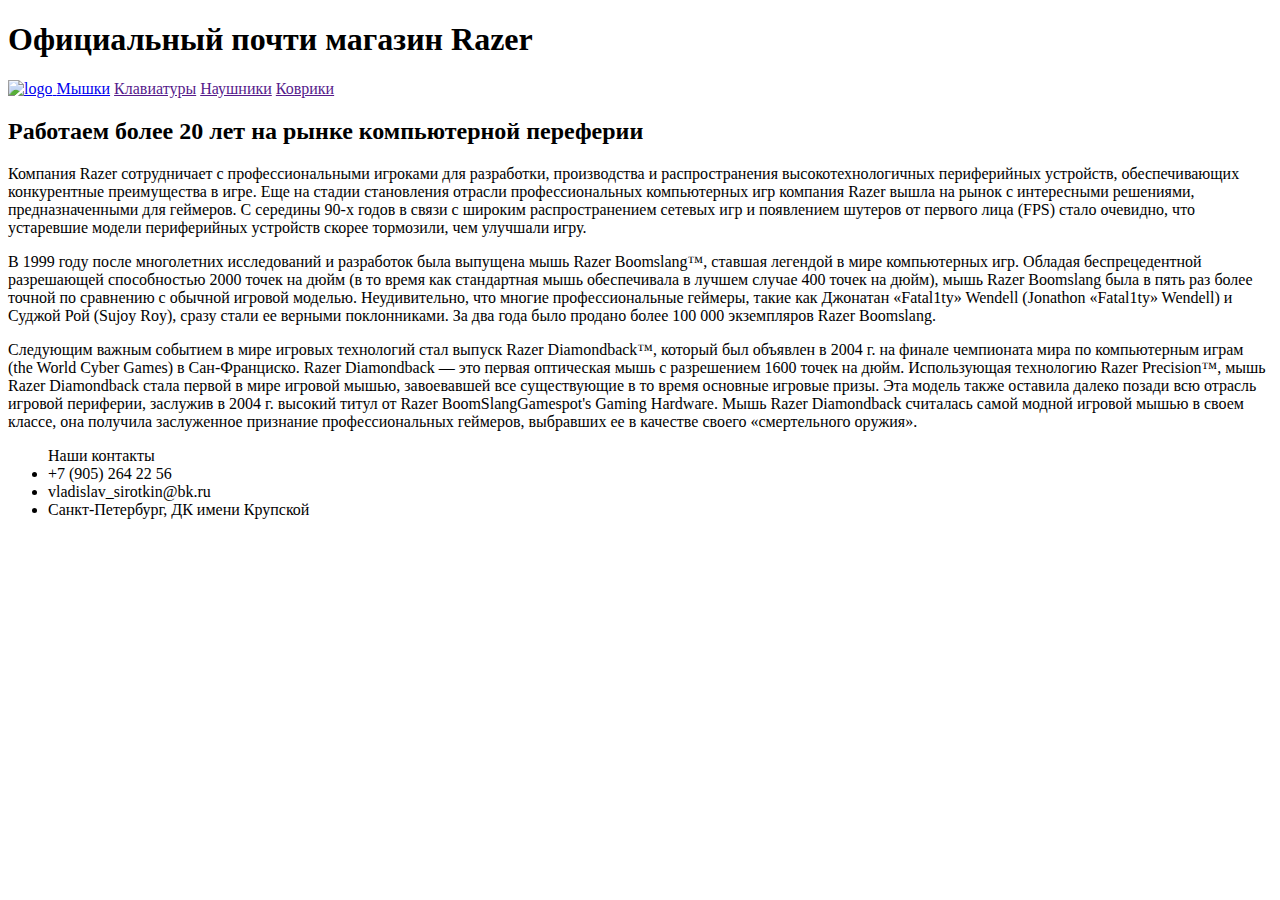
==== index.html @ a5f4bd2a "Add files via upload" ====
<!DOCTYPE html>
<html lang="en">
<head>
    <meta charset="UTF-8">
    <meta http-equiv="X-UA-Compatible" content="IE=edge">
    <meta name="viewport" content="width=device-width, initial-scale=1.0">
    <title>Document</title>
    <link rel="stylesheet" href="style.css">
    <link rel="preconnect" href="https://fonts.googleapis.com">
    <link rel="preconnect" href="https://fonts.gstatic.com" crossorigin>
    <link href="https://fonts.googleapis.com/css2?family=Play&display=swap" rel="stylesheet">
</head>
<body>
   
    <nav class="mainnav">
        <h1>Официальный почти магазин Razer</h1>
        <a class="mainlogo" href="index.html">
            <img src="./images/logo.png" alt="logo">
        </a>
        <a class="navmouse" href="./Mouse.html">Мышки</a> 
        
        <a class="navkeyboard" href="">Клавиатуры</a> 

        <a class="navheadphone" href="">Наушники</a> 

        <a class="navmousepad" href="">Коврики</a> 
    </nav>
    
    <div class="mainpage">
        
    </div>  

    <div class="maininfo">
        <h2>Работаем более 20 лет на рынке компьютерной переферии</h2>
        <p>Компания Razer сотрудничает с профессиональными игроками для разработки, производства и распространения высокотехнологичных периферийных устройств, обеспечивающих конкурентные преимущества в игре. Еще на стадии становления отрасли профессиональных компьютерных игр компания Razer вышла на рынок с интересными решениями, предназначенными для геймеров. С середины 90-х годов в связи с широким распространением сетевых игр и появлением шутеров от первого лица (FPS) стало очевидно, что устаревшие модели периферийных устройств скорее тормозили, чем улучшали игру. </p>

        <p> В 1999 году после многолетних исследований и разработок была выпущена мышь Razer Boomslang™, ставшая легендой в мире компьютерных игр. Обладая беспрецедентной разрешающей способностью 2000 точек на дюйм (в то время как стандартная мышь обеспечивала в лучшем случае 400 точек на дюйм), мышь Razer Boomslang была в пять раз более точной по сравнению с обычной игровой моделью. Неудивительно, что многие профессиональные геймеры, такие как Джонатан «Fatal1ty» Wendell (Jonathon «Fatal1ty» Wendell) и Суджой Рой (Sujoy Roy), сразу стали ее верными поклонниками. За два года было продано более 100 000 экземпляров Razer Boomslang.</p>

        <p>Следующим важным событием в мире игровых технологий стал выпуск Razer Diamondback™, который был объявлен в 2004 г. на финале чемпионата мира по компьютерным играм (the World Cyber Games) в Сан-Франциско. Razer Diamondback — это первая оптическая мышь с разрешением 1600 точек на дюйм. Использующая технологию Razer Precision™, мышь Razer Diamondback стала первой в мире игровой мышью, завоевавшей все существующие в то время основные игровые призы. Эта модель также оставила далеко позади всю отрасль игровой периферии, заслужив в 2004 г. высокий титул от Razer BoomSlangGamespot's Gaming Hardware. Мышь Razer Diamondback считалась самой модной игровой мышью в своем классе, она получила заслуженное признание профессиональных геймеров, выбравших ее в качестве своего «смертельного оружия».</p>
    </div>


    <footer>
        <ul>
            <header>Наши контакты</header>
            <li>+7 (905) 264 22 56</li>
            <li>vladislav_sirotkin@bk.ru</li>
            <li>Санкт-Петербург, ДК имени Крупской</li>
        </ul>
    </footer>
</body>
</html>
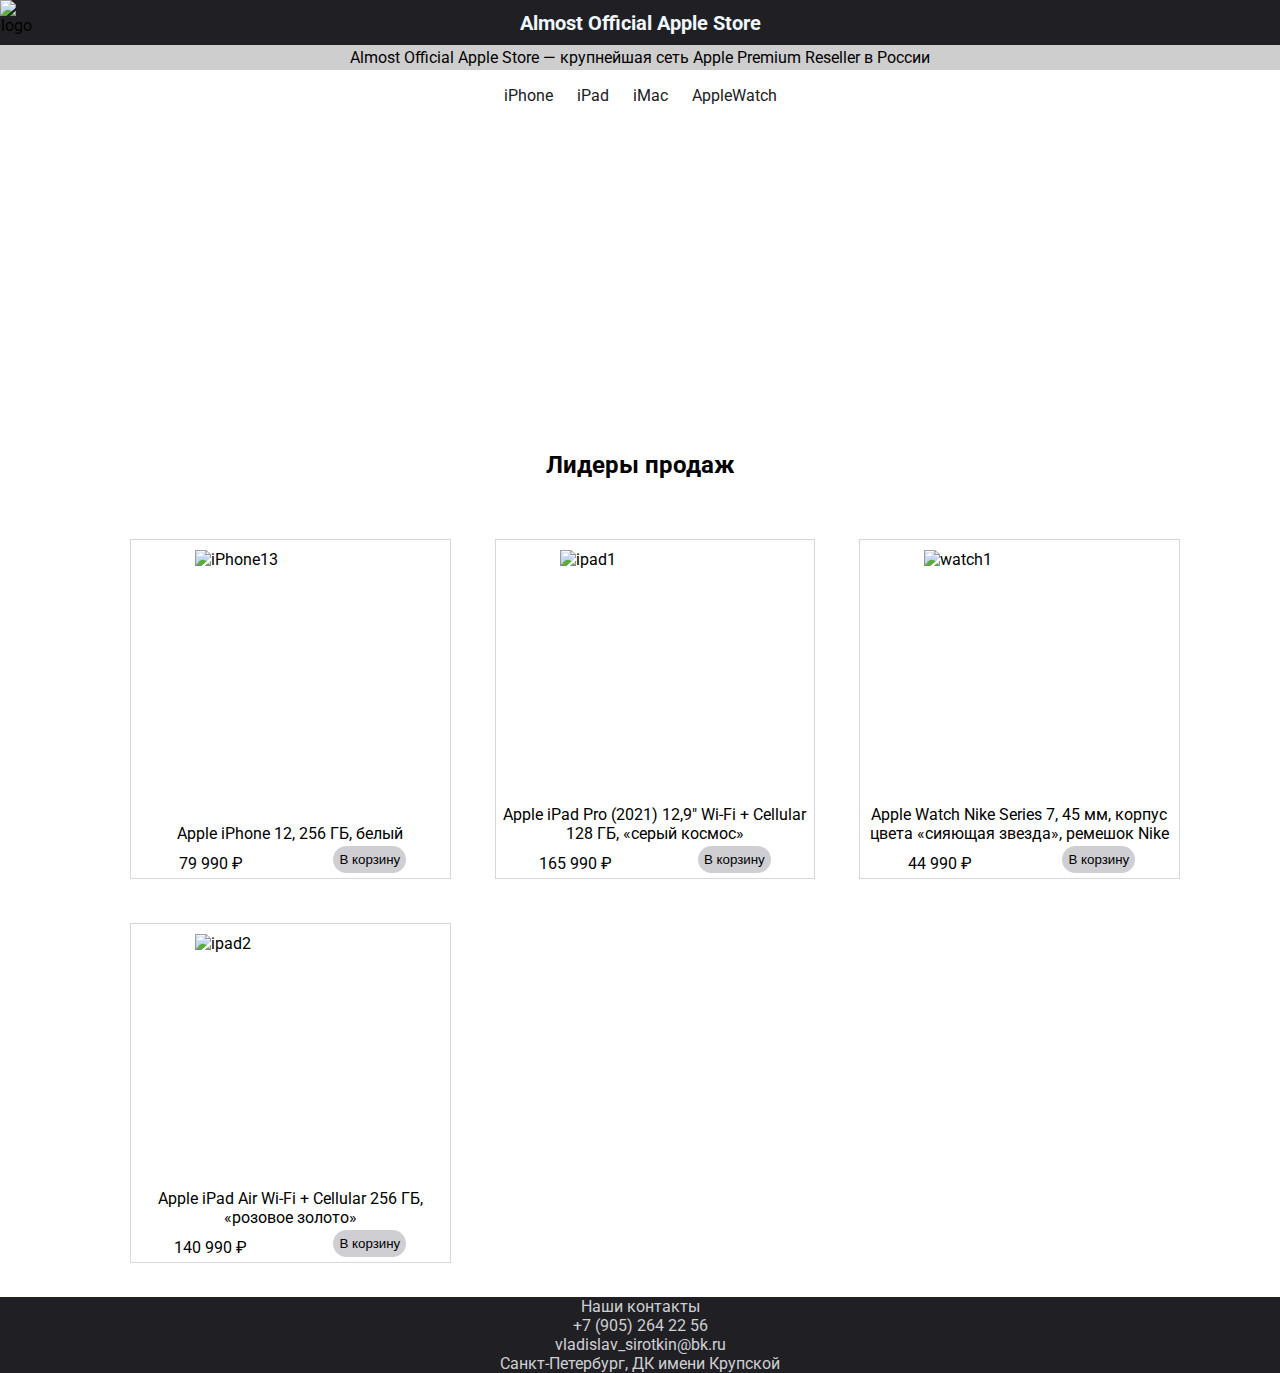
==== commit 2af777af: "Add files via upload" ====
--- a/index.html
+++ b/index.html
@@ -4,49 +4,119 @@
     <meta charset="UTF-8">
     <meta http-equiv="X-UA-Compatible" content="IE=edge">
     <meta name="viewport" content="width=device-width, initial-scale=1.0">
-    <title>Document</title>
+    <title>Test Apple Store</title>
     <link rel="stylesheet" href="style.css">
+    <link rel="icon" href="./images/logo.ico">
     <link rel="preconnect" href="https://fonts.googleapis.com">
     <link rel="preconnect" href="https://fonts.gstatic.com" crossorigin>
-    <link href="https://fonts.googleapis.com/css2?family=Play&display=swap" rel="stylesheet">
+    <link href="https://fonts.googleapis.com/css2?family=Roboto&display=swap" rel="stylesheet">
 </head>
 <body>
-   
-    <nav class="mainnav">
-        <h1>Официальный почти магазин Razer</h1>
-        <a class="mainlogo" href="index.html">
-            <img src="./images/logo.png" alt="logo">
-        </a>
-        <a class="navmouse" href="./Mouse.html">Мышки</a> 
-        
-        <a class="navkeyboard" href="">Клавиатуры</a> 
+        <header>
+            <div class="storename">
+                <img src="http://abali.ru/wp-content/uploads/2012/09/logo_apple.png" alt="logo">
+                <h1><a href="./index.html">Almost Official Apple Store</a></h1>
+            </div>  
+            <p>
+                Almost Official Apple Store — крупнейшая сеть Apple Premium Reseller в России
+            </p>
+        </header>
 
-        <a class="navheadphone" href="">Наушники</a> 
+            <nav>
+                <ul>
+                    <li>
+                        <a href="">iPhone</a> 
+                    </li>
+                    <li>
+                        <a href="">iPad</a> 
+                    </li>
+                    <li>
+                        <a href="">iMac</a> 
+                    </li>
+                    <li>
+                        <a href="">AppleWatch</a> 
+                    </li>
+                </ul>
+            </nav>
 
-        <a class="navmousepad" href="">Коврики</a> 
-    </nav>
-    
-    <div class="mainpage">
-        
-    </div>  
+            <main>
+                
+                <div class="mainpage"></div>
 
-    <div class="maininfo">
-        <h2>Работаем более 20 лет на рынке компьютерной переферии</h2>
-        <p>Компания Razer сотрудничает с профессиональными игроками для разработки, производства и распространения высокотехнологичных периферийных устройств, обеспечивающих конкурентные преимущества в игре. Еще на стадии становления отрасли профессиональных компьютерных игр компания Razer вышла на рынок с интересными решениями, предназначенными для геймеров. С середины 90-х годов в связи с широким распространением сетевых игр и появлением шутеров от первого лица (FPS) стало очевидно, что устаревшие модели периферийных устройств скорее тормозили, чем улучшали игру. </p>
+                <div class="mainbestsellers">
+                    <h2>Лидеры продаж</h2>
 
-        <p> В 1999 году после многолетних исследований и разработок была выпущена мышь Razer Boomslang™, ставшая легендой в мире компьютерных игр. Обладая беспрецедентной разрешающей способностью 2000 точек на дюйм (в то время как стандартная мышь обеспечивала в лучшем случае 400 точек на дюйм), мышь Razer Boomslang была в пять раз более точной по сравнению с обычной игровой моделью. Неудивительно, что многие профессиональные геймеры, такие как Джонатан «Fatal1ty» Wendell (Jonathon «Fatal1ty» Wendell) и Суджой Рой (Sujoy Roy), сразу стали ее верными поклонниками. За два года было продано более 100 000 экземпляров Razer Boomslang.</p>
-
-        <p>Следующим важным событием в мире игровых технологий стал выпуск Razer Diamondback™, который был объявлен в 2004 г. на финале чемпионата мира по компьютерным играм (the World Cyber Games) в Сан-Франциско. Razer Diamondback — это первая оптическая мышь с разрешением 1600 точек на дюйм. Использующая технологию Razer Precision™, мышь Razer Diamondback стала первой в мире игровой мышью, завоевавшей все существующие в то время основные игровые призы. Эта модель также оставила далеко позади всю отрасль игровой периферии, заслужив в 2004 г. высокий титул от Razer BoomSlangGamespot's Gaming Hardware. Мышь Razer Diamondback считалась самой модной игровой мышью в своем классе, она получила заслуженное признание профессиональных геймеров, выбравших ее в качестве своего «смертельного оружия».</p>
-    </div>
+                    <div class="sku">
+                    <div class="skuimg">
+                        <img  src="./images/iphone1.webp" alt="iPhone13">
+                    </div>
+                    <div class="skuname">Apple iPhone 12, 256 ГБ, белый</div>
+                    <div class="skuprice">79 990 ₽</div>
+                    <div class="buy">
+                        <form action="mailto:vladislav_sirotkin@bk.ru"></form>
+                        <input class="buybutton" type="submit" value="В корзину">
+                    </div>
+                    </div>
 
 
-    <footer>
-        <ul>
-            <header>Наши контакты</header>
-            <li>+7 (905) 264 22 56</li>
-            <li>vladislav_sirotkin@bk.ru</li>
-            <li>Санкт-Петербург, ДК имени Крупской</li>
-        </ul>
-    </footer>
+                    <div class="sku">
+                    <div class="skuimg">
+                        <img  src="./images/ipad1.webp" alt="ipad1">
+                    </div>
+                    <div class="skuname">Apple iPad Pro (2021) 12,9" Wi-Fi + Cellular 128 ГБ, «серый космос»</div>
+                    <div class="skuprice">165 990 ₽</div>
+                    <div class="buy">
+                        <form action="mailto:vladislav_sirotkin@bk.ru"></form>
+                        <input class="buybutton" type="submit" value="В корзину">
+                    </div>
+                    </div>
+
+
+                    <div class="sku">
+                    <div class="skuimg">
+                        <img  src="./images/watch1.webp" alt="watch1">
+                    </div>
+                    <div class="skuname">Apple Watch Nike Series 7, 45 мм, корпус цвета «сияющая звезда», ремешок Nike</div>
+                    <div class="skuprice">44 990 ₽</div>
+                    <div class="buy">
+                        <form action="mailto:vladislav_sirotkin@bk.ru"></form>
+                        <input class="buybutton" type="submit" value="В корзину">
+                    </div>
+                    </div>
+
+
+                    <div class="sku">
+                    <div class="skuimg">
+                        <img  src="./images/ipad2.webp" alt="ipad2">
+                    </div>
+                    <div class="skuname">Apple iPad Air Wi-Fi + Cellular 256 ГБ, «розовое золото»</div>
+                    <div class="skuprice">140 990 ₽</div>
+                    <div class="buy">
+                        <form action="mailto:vladislav_sirotkin@bk.ru"></form>
+                        <input class="buybutton" type="submit" value="В корзину">
+                    </div>
+                    </div>
+
+
+                </div>
+
+            </main>
+            <footer>
+                <div class="footer">
+                    <ul>
+                        <header>Наши контакты</header>
+                        <li class="tel">+7 (905) 264 22 56</li>
+                        <li>vladislav_sirotkin@bk.ru</li>
+                        <li>Санкт-Петербург, ДК имени Крупской</li>
+                    </ul>
+                </div>
+            </footer>
+
+
+
+
+
+
+    
 </body>
 </html>--- a/style.css
+++ b/style.css
@@ -0,0 +1,214 @@
+body {
+    margin: 0px;
+    width: 100%;
+    background-color: #ffffff;
+    font-family: 'Roboto', sans-serif;
+}
+
+.storename {
+    background-color: #202024;
+    width: 100%;
+    height: 45px;
+    margin-top: 0px;
+    text-align: center;
+}
+
+
+.storename img {
+    width: 33px;
+    display: inline;
+    position: absolute;
+    left: 0px;
+}
+
+@media only screen and (max-width: 280px) {
+    .storename img {
+        display: none;
+    }
+    
+}
+
+.storename h1 {
+    margin: 0px;
+    display: inline;
+}
+
+.storename a {
+    color: aliceblue;
+    text-decoration: none;
+    font-size: 20px;
+}
+
+nav a:hover {
+    text-decoration: underline 1px #cfcfd3;
+}
+
+nav {
+    text-align: center;
+}
+
+nav a {
+    text-decoration: none;
+    color: #202024;
+}
+
+
+
+nav ul {
+    padding-left: 0px;
+    word-spacing: 20px;
+}
+
+nav li {
+    display: inline-block;
+}
+
+.mainpage {
+    width: 100%;
+    height: 300px;
+    background-image: url(./images/mainpage.jpg);
+    background-size: cover;
+    position: relative;
+}
+
+header p {
+    text-align: center;
+    padding: 3px;
+    margin-top: 0px;
+    background-color: #b8b8b8b0;
+    color: #020202;
+}
+
+.mainbestsellers {
+    width: 100%;
+    background-color: #ffffff;
+    margin: 0 auto;
+    position: relative;
+    align-content: center;
+    box-sizing: border-box;
+}
+
+@media only screen and (min-width: 650px) {
+    .mainbestsellers {
+        width: 640px;
+    }
+}
+
+@media only screen and (min-width: 768px) {
+    .mainbestsellers {
+        width: 760px;
+    }
+    
+}
+
+@media only screen and (min-width: 1200px) {
+    .mainbestsellers {
+        width: 1100px;
+    }
+    
+}
+
+.mainbestsellers h2 {
+    text-align: center;
+    margin-top: 30px;
+}
+
+.sku {
+    width: 90%;
+    height: 340px;
+    margin: 0 auto;
+    margin-top: 40px;
+    box-sizing: border-box;
+    position: relative;
+    border: 1px solid #dcd6d6;
+    
+
+}
+
+@media only screen and (min-width: 650px) {
+    .sku {
+        width: 310px;
+        display: inline-block;
+    }
+}
+
+@media only screen and (min-width: 768px) {
+    .sku  {
+        width: 320.5px;
+        display: inline-block;
+        margin-left: 40px;
+    }
+    
+}
+
+
+.sku:hover {
+    box-shadow: #dcd6d6 2px 2px 2px;
+}
+
+.skuimg img {
+    
+    width: 190px;
+    position: absolute;
+    margin: 0 auto;
+    margin-top: 10px;
+}
+
+.skuimg {
+    
+    width: 190px;
+    margin: 0 auto;
+}
+
+.skuname {
+    
+    width: 100%;
+    position: absolute;
+    bottom: 35px;
+    text-align: center;
+}
+
+.skuprice {
+   
+    width: 50%;
+    position: absolute;
+    bottom: 5px;
+    text-align: center; 
+    
+}
+
+.buy {
+    
+    width: 50%;
+    position: absolute;
+    bottom: 5px;
+    right: 0px;
+    text-align: center;    
+}
+
+.buybutton {
+    border: none;
+    height: 27px;
+    background-color: #cfcfd3;
+    border-radius: 15px;
+   
+}
+
+.footer {
+    text-align: center;
+    background-color: #202024;
+    color: #cfcfd3;
+    margin-top: 30px;
+}
+
+
+.footer ul {
+    list-style: none;
+    padding-left: 0px;
+    margin-bottom: 0px;
+}
+
+.tel {
+    text-decoration: none;
+    color: #cfcfd3;
+}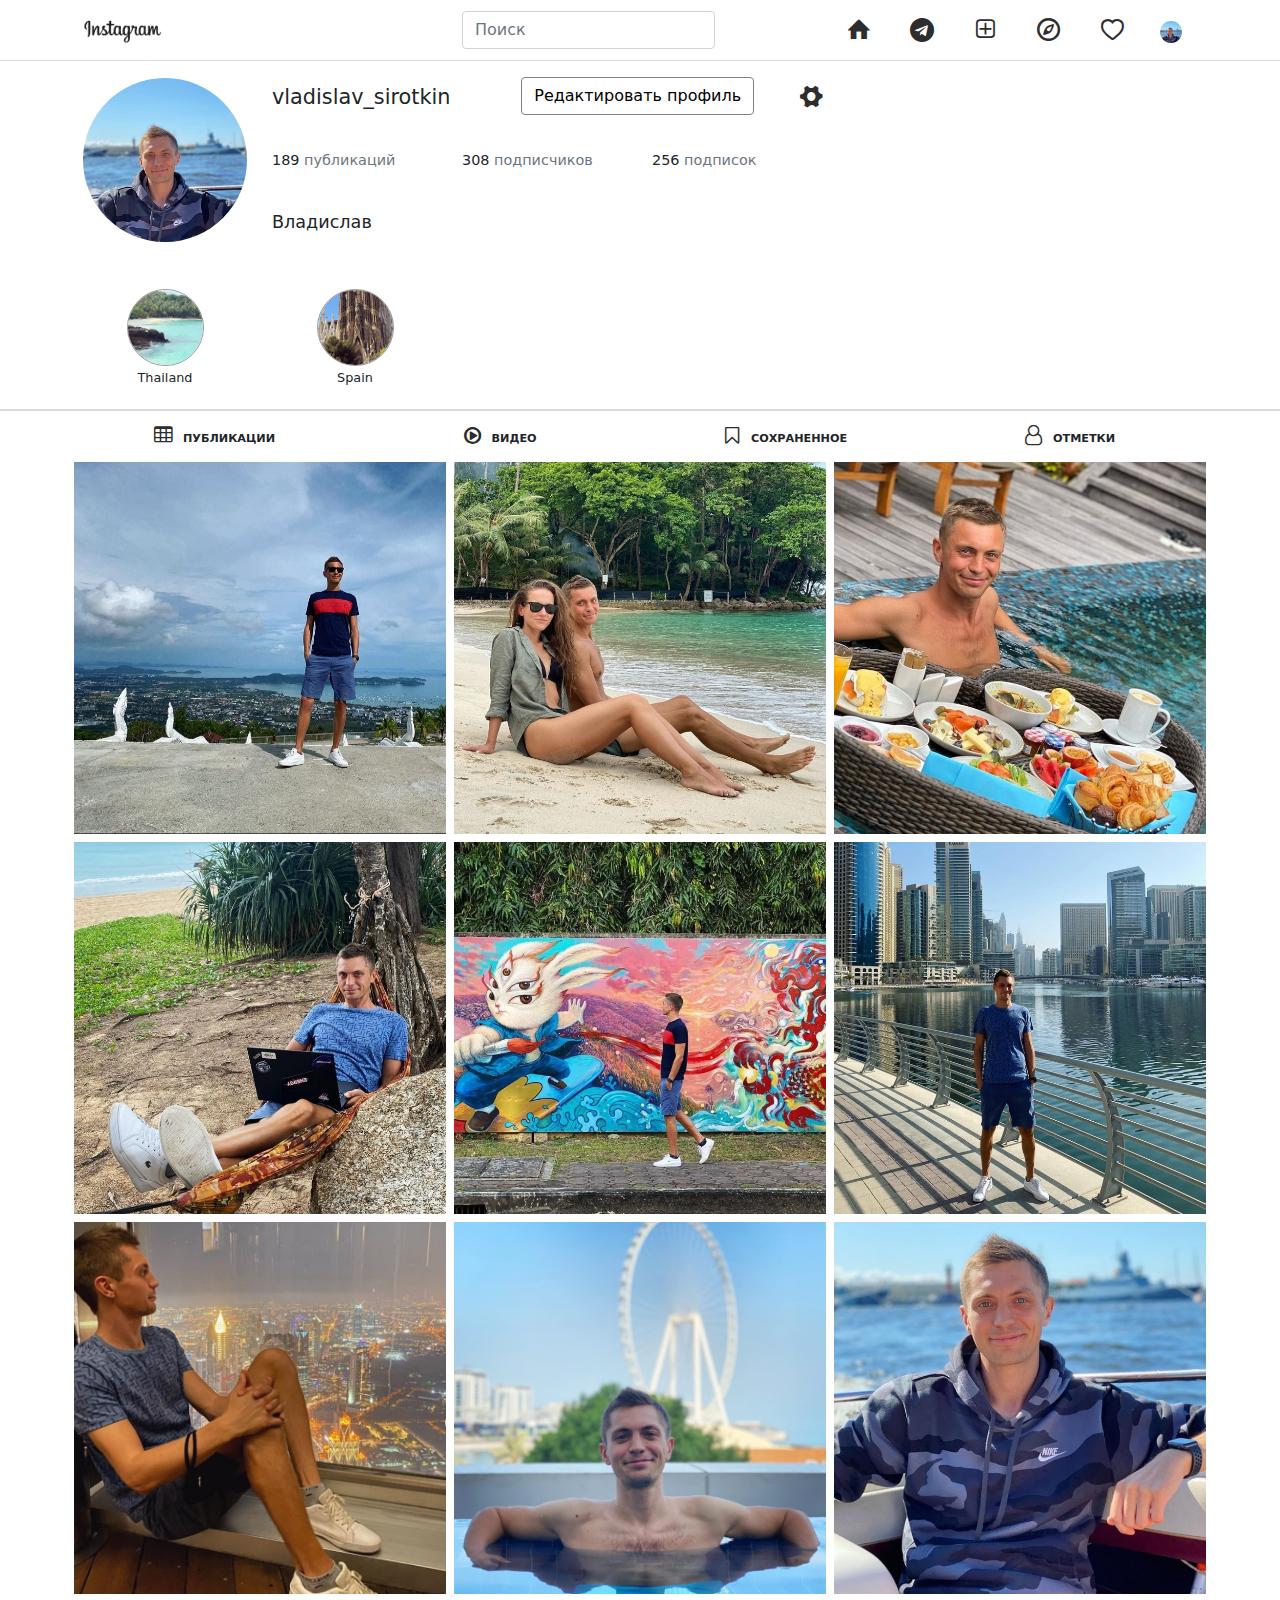
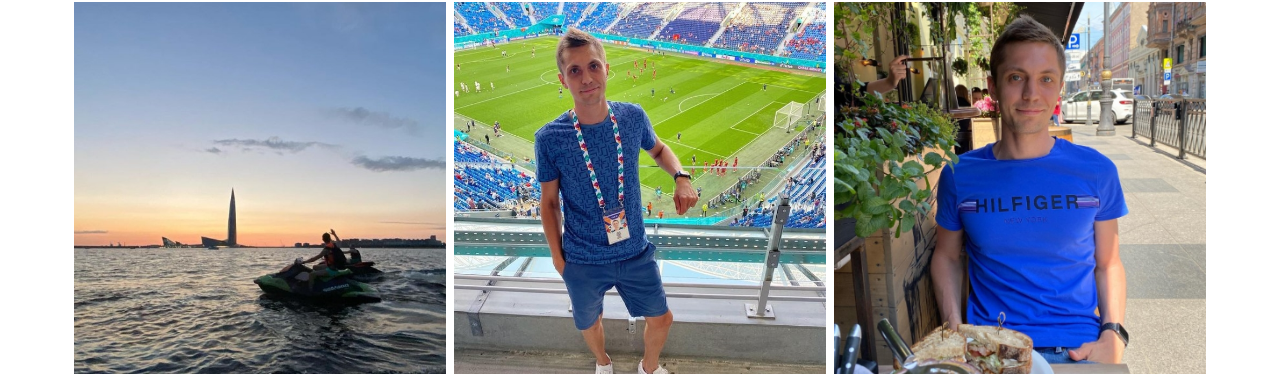
==== commit 82efd17e: "Add files via upload" ====
--- a/index.html
+++ b/index.html
@@ -4,119 +4,319 @@
     <meta charset="UTF-8">
     <meta http-equiv="X-UA-Compatible" content="IE=edge">
     <meta name="viewport" content="width=device-width, initial-scale=1.0">
-    <title>Test Apple Store</title>
-    <link rel="stylesheet" href="style.css">
-    <link rel="icon" href="./images/logo.ico">
-    <link rel="preconnect" href="https://fonts.googleapis.com">
-    <link rel="preconnect" href="https://fonts.gstatic.com" crossorigin>
-    <link href="https://fonts.googleapis.com/css2?family=Roboto&display=swap" rel="stylesheet">
+    <link href="./css/bootstrap.min.css" rel="stylesheet">
+    <link rel="stylesheet" href="./css/fontello.css">
+    <link rel="stylesheet" href="./css/style.css">
+    <link data-default-icon="https://static.cdninstagram.com/rsrc.php/yv/r/BTPhT6yIYfq.ico" rel="shortcut icon" type="image/x-icon" href="https://static.cdninstagram.com/rsrc.php/yv/r/BTPhT6yIYfq.ico">
+    <title>Владислав (@vladislav_sirotkin)</title>
 </head>
 <body>
-        <header>
-            <div class="storename">
-                <img src="http://abali.ru/wp-content/uploads/2012/09/logo_apple.png" alt="logo">
-                <h1><a href="./index.html">Almost Official Apple Store</a></h1>
-            </div>  
-            <p>
-                Almost Official Apple Store — крупнейшая сеть Apple Premium Reseller в России
-            </p>
-        </header>
-
-            <nav>
-                <ul>
-                    <li>
-                        <a href="">iPhone</a> 
-                    </li>
-                    <li>
-                        <a href="">iPad</a> 
-                    </li>
-                    <li>
-                        <a href="">iMac</a> 
-                    </li>
-                    <li>
-                        <a href="">AppleWatch</a> 
-                    </li>
-                </ul>
-            </nav>
-
-            <main>
-                
-                <div class="mainpage"></div>
-
-                <div class="mainbestsellers">
-                    <h2>Лидеры продаж</h2>
-
-                    <div class="sku">
-                    <div class="skuimg">
-                        <img  src="./images/iphone1.webp" alt="iPhone13">
-                    </div>
-                    <div class="skuname">Apple iPhone 12, 256 ГБ, белый</div>
-                    <div class="skuprice">79 990 ₽</div>
-                    <div class="buy">
-                        <form action="mailto:vladislav_sirotkin@bk.ru"></form>
-                        <input class="buybutton" type="submit" value="В корзину">
-                    </div>
-                    </div>
-
-
-                    <div class="sku">
-                    <div class="skuimg">
-                        <img  src="./images/ipad1.webp" alt="ipad1">
-                    </div>
-                    <div class="skuname">Apple iPad Pro (2021) 12,9" Wi-Fi + Cellular 128 ГБ, «серый космос»</div>
-                    <div class="skuprice">165 990 ₽</div>
-                    <div class="buy">
-                        <form action="mailto:vladislav_sirotkin@bk.ru"></form>
-                        <input class="buybutton" type="submit" value="В корзину">
-                    </div>
-                    </div>
-
-
-                    <div class="sku">
-                    <div class="skuimg">
-                        <img  src="./images/watch1.webp" alt="watch1">
-                    </div>
-                    <div class="skuname">Apple Watch Nike Series 7, 45 мм, корпус цвета «сияющая звезда», ремешок Nike</div>
-                    <div class="skuprice">44 990 ₽</div>
-                    <div class="buy">
-                        <form action="mailto:vladislav_sirotkin@bk.ru"></form>
-                        <input class="buybutton" type="submit" value="В корзину">
-                    </div>
-                    </div>
-
-
-                    <div class="sku">
-                    <div class="skuimg">
-                        <img  src="./images/ipad2.webp" alt="ipad2">
-                    </div>
-                    <div class="skuname">Apple iPad Air Wi-Fi + Cellular 256 ГБ, «розовое золото»</div>
-                    <div class="skuprice">140 990 ₽</div>
-                    <div class="buy">
-                        <form action="mailto:vladislav_sirotkin@bk.ru"></form>
-                        <input class="buybutton" type="submit" value="В корзину">
-                    </div>
-                    </div>
-
-
-                </div>
-
-            </main>
-            <footer>
-                <div class="footer">
-                    <ul>
-                        <header>Наши контакты</header>
-                        <li class="tel">+7 (905) 264 22 56</li>
-                        <li>vladislav_sirotkin@bk.ru</li>
-                        <li>Санкт-Петербург, ДК имени Крупской</li>
-                    </ul>
-                </div>
-            </footer>
-
-
-
-
-
-
-    
+    <header>
+        <nav class="container-fluid main-nav">
+            <div class="container">
+                <div class="row align-items-center justify-content-between nav-container">               
+                    <div class="col-3">
+                        <a href="#"><img src="./images/Instagram_logo.png" alt="mainlogo" class="img-fluid main-logo"></a>
+                    </div>
+
+                    <div class="col-3 search-form-cont">
+                        <form class="d-flex">
+                            <input class="form-control me-2" type="search" placeholder="Поиск" aria-label="Search">
+                          </form>
+                    </div>
+
+                    <div class="col-9 col-md-4">
+                            <div class="row justify-content-end">
+                                    <a href="#" class="col-2"><i class="icon-home nav-img"></i></a>  
+                                    <a href="#" class="col-2"><i class="icon-telegram nav-img"></i></a>
+                                    <a href="#" class="col-2"><i class="icon-plus-squared-alt nav-img"></i></a>
+                                    <a href="#" class="col-2"><i class="icon-compass nav-img"></i></a>
+                                    <a href="#" class="col-2"><i class="icon-heart-empty nav-img"></i></a>
+                                    <a href="#" class="col-2"   ><img src="./images/IMG_0339.jpg" alt="avatar" class="rounded nav-avatar"></a> 
+                                </div>  
+                            </div>                   
+                    </div>
+                </div>
+            </div>
+        </nav>
+    </header>
+
+    <section class="about">
+        <div class="container">
+            <div class="row mt-3">
+                <div class="col-3 col-xl-2">
+                    <img src="./images/IMG_0339.jpg" alt="avatar" class="img-fluid rounded">
+                </div>
+                <div class="col-9 col-lg-7 col-xl-6">
+                    <div class="row align-items-center">
+                        <div class="col-9 col-md-11 d-flex">
+                            <div class="col-12 col-md-6 pt-2">
+                                <h1>vladislav_sirotkin</h1>
+                            </div>
+                           <div class="col-md-6">
+                                <button type="button" class="btn btn-light btn-for-big">Редактировать профиль</button>   
+                           </div>
+                        </div>
+                        <div class="col-3 col-md-1">
+                            <i  class="icon-cog"></i>
+                        </div>
+                    </div>
+                    <div class="row sub-count sub-count-for-big pt-3 pb-3 mt-3 justify-content-between">
+                        <div class="col-4">
+                            <span class="strong">189 </span><span class="text-muted">публикаций</span> 
+                        </div>
+                        <div class="col-4">
+                            <span class="strong">308 </span><span class="text-muted">подписчиков</span> 
+                        </div>
+                        <div class="col-4">
+                            <span class="strong">256 </span><span class="text-muted">подписок</span> 
+                        </div>
+                    </div>
+                    <div class="row">
+                        <h2 class="pt-4 pb-4 name-for-big">Владислав</h2>
+                    </div>
+                        <button type="button" class="btn btn-light btn-for-small">Редактировать профиль</button>      
+                </div>
+                <h2 class="mt-4 name-for-small">Владислав</h2>
+            </div>
+        </div>
+    </section>
+
+    <section class="stories">
+        <div class="container">
+            <div class="row pt-4 pb-3">
+                <div class="col-4 col-md-2 text-center stories-container">
+                    <img src="./images/th_stories.jpg" alt="stories from Thailand" class="img-fluid rounded">
+                    <h6 class="pt-1">Thailand</h6>
+                </div>
+                <div class="col-4 col-md-2 text-center stories-container">
+                    <img src="./images/sp_stories.jpg" alt="stories from Spain" class="img-fluid rounded">
+                    <h6 class="pt-1">Spain</h6>
+                </div>
+            </div>
+        </div>
+    </section>
+
+    <section class="count">
+        <div class="container">
+            <div class="row sub-count sub-count-for-small pt-3 pb-3">
+                <div class="col-4  text-center">
+                    <span class="strong">189</span><br> <span class="text-muted">публикаций</span> 
+                </div>
+                <div class="col-4 text-center">
+                    <span class="strong">308</span> <br><span class="text-muted">подписчиков</span> 
+                </div>
+                <div class="col-4 text-center">
+                    <span class="strong">256</span> <br><span class="text-muted">подписок</span> 
+                </div>
+            </div>
+        </div>
+    </section>
+
+    <section class="menu">
+        <div class="container">
+            <div class="row pb-2">
+                    <a href="#" class="col-3 text-center pt-2 border-box">
+                        <i class="icon-table"></i>
+                        <span class="menu-text text-uppercase">публикации</span>
+                    </a>
+                    <a href="#" class="col-3 text-center pt-2">
+                        <i class="icon-play-circled2 pt-2"></i>
+                        <span class="menu-text text-uppercase">видео</span>
+                    </a>
+                    <a href="#" class="col-3 text-center pt-2">
+                        <i class="icon-bookmark-empty"></i>
+                        <span class="menu-text text-uppercase">сохраненное</span>
+                    </a>
+                    <a href="#" class="col-3 text-center pt-2">
+                        <i class="icon-user-o"></i>
+                        <span class="menu-text text-uppercase">отметки</span>
+                    </a>
+            </div>
+        </div>
+    </section>
+
+    <section class="user-imgs">
+        <div class="container">
+            <div class="row">
+                <div class="col-4 p-1">
+                    <!-- Button -->
+                    <button type="button" class="btn btn-primary" data-bs-toggle="modal" data-bs-target="#Modal1">
+                        <img src="./images/1.jpg" alt="user`s image" class="img-fluid">
+                    </button>
+                      <!-- Modal -->
+                    <div class="modal fade" id="Modal1" tabindex="-1" aria-labelledby="exampleModalLabel" aria-hidden="true">
+                        <div class="modal-dialog">
+                        <div class="modal-content">
+                            <div class="modal-body">
+                                <img src="./images/1.jpg" alt="img1" class="img-fluid">
+                            </div>
+                        </div>
+                        </div>
+                    </div>
+                </div>
+                <div class="col-4 p-1">
+                    <button type="button" class="btn btn-primary" data-bs-toggle="modal" data-bs-target="#Modal2">
+                        <img src="./images/2.jpg" alt="user`s image" class="img-fluid">
+                    </button>
+                    <div class="modal fade" id="Modal2" tabindex="-1" aria-labelledby="exampleModalLabel" aria-hidden="true">
+                        <div class="modal-dialog">
+                        <div class="modal-content">
+                            <div class="modal-body">
+                                <img src="./images/2.jpg" alt="img1" class="img-fluid">
+                            </div>
+                        </div>
+                        </div>
+                    </div>
+                </div>
+                <div class="col-4 p-1">
+                    <button type="button" class="btn btn-primary" data-bs-toggle="modal" data-bs-target="#Modal3">
+                        <img src="./images/3.jpg" alt="user`s image" class="img-fluid">
+                    </button>
+                    <div class="modal fade" id="Modal3" tabindex="-1" aria-labelledby="exampleModalLabel" aria-hidden="true">
+                        <div class="modal-dialog">
+                        <div class="modal-content">
+                            <div class="modal-body">
+                                <img src="./images/3.jpg" alt="img1" class="img-fluid">
+                            </div>
+                        </div>
+                        </div>
+                    </div>
+                </div>
+                <div class="col-4 p-1">
+                    <button type="button" class="btn btn-primary" data-bs-toggle="modal" data-bs-target="#Modal4">
+                        <img src="./images/4.jpg" alt="user`s image" class="img-fluid">
+                    </button>
+                    <div class="modal fade" id="Modal4" tabindex="-1" aria-labelledby="exampleModalLabel" aria-hidden="true">
+                        <div class="modal-dialog">
+                        <div class="modal-content">
+                            <div class="modal-body">
+                                <img src="./images/4.jpg" alt="img1" class="img-fluid">
+                            </div>
+                        </div>
+                        </div>
+                    </div>
+                </div>
+                <div class="col-4 p-1">
+                    <button type="button" class="btn btn-primary" data-bs-toggle="modal" data-bs-target="#Modal5">
+                        <img src="./images/5.jpg" alt="user`s image" class="img-fluid">
+                    </button>
+                    <div class="modal fade" id="Modal5" tabindex="-1" aria-labelledby="exampleModalLabel" aria-hidden="true">
+                        <div class="modal-dialog">
+                        <div class="modal-content">
+                            <div class="modal-body">
+                                <img src="./images/5.jpg" alt="img1" class="img-fluid">
+                            </div>
+                        </div>
+                        </div>
+                    </div>
+                </div>
+                <div class="col-4 p-1">
+                    <button type="button" class="btn btn-primary" data-bs-toggle="modal" data-bs-target="#Modal6">
+                        <img src="./images/6.jpg" alt="user`s image" class="img-fluid">
+                    </button>
+                    <div class="modal fade" id="Modal6" tabindex="-1" aria-labelledby="exampleModalLabel" aria-hidden="true">
+                        <div class="modal-dialog">
+                        <div class="modal-content">
+                            <div class="modal-body">
+                                <img src="./images/6.jpg" alt="img1" class="img-fluid">
+                            </div>
+                        </div>
+                        </div>
+                    </div>
+                </div>
+                <div class="col-4 p-1">
+                    <button type="button" class="btn btn-primary" data-bs-toggle="modal" data-bs-target="#Modal7">
+                        <img src="./images/7.jpg" alt="user`s image" class="img-fluid">
+                    </button>
+                    <div class="modal fade" id="Modal7" tabindex="-1" aria-labelledby="exampleModalLabel" aria-hidden="true">
+                        <div class="modal-dialog">
+                        <div class="modal-content">
+                            <div class="modal-body">
+                                <img src="./images/7.jpg" alt="img1" class="img-fluid">
+                            </div>
+                        </div>
+                        </div>
+                    </div>
+                </div>
+                <div class="col-4 p-1">
+                    <button type="button" class="btn btn-primary" data-bs-toggle="modal" data-bs-target="#Modal8">
+                        <img src="./images/8.jpg" alt="user`s image" class="img-fluid">
+                    </button>
+                    <div class="modal fade" id="Modal8" tabindex="-1" aria-labelledby="exampleModalLabel" aria-hidden="true">
+                        <div class="modal-dialog">
+                        <div class="modal-content">
+                            <div class="modal-body">
+                                <img src="./images/8.jpg" alt="img1" class="img-fluid">
+                            </div>
+                        </div>
+                        </div>
+                    </div>
+                </div>
+                <div class="col-4 p-1">
+                    <button type="button" class="btn btn-primary" data-bs-toggle="modal" data-bs-target="#Modal9">
+                        <img src="./images/9.jpg" alt="user`s image" class="img-fluid">
+                    </button>
+                    <div class="modal fade" id="Modal9" tabindex="-1" aria-labelledby="exampleModalLabel" aria-hidden="true">
+                        <div class="modal-dialog">
+                        <div class="modal-content">
+                            <div class="modal-body">
+                                <img src="./images/9.jpg" alt="img1" class="img-fluid">
+                            </div>
+                        </div>
+                        </div>
+                    </div>
+                </div>
+                <div class="col-4 p-1">
+                    <button type="button" class="btn btn-primary" data-bs-toggle="modal" data-bs-target="#Modal10">
+                        <img src="./images/10.jpg" alt="user`s image" class="img-fluid">
+                    </button>
+                    <div class="modal fade" id="Modal10" tabindex="-1" aria-labelledby="exampleModalLabel" aria-hidden="true">
+                        <div class="modal-dialog">
+                        <div class="modal-content">
+                            <div class="modal-body">
+                                <img src="./images/10.jpg" alt="img1" class="img-fluid">
+                            </div>
+                        </div>
+                        </div>
+                    </div>
+                </div>
+                <div class="col-4 p-1">
+                    <button type="button" class="btn btn-primary" data-bs-toggle="modal" data-bs-target="#Modal11">
+                        <img src="./images/11.jpg" alt="user`s image" class="img-fluid">
+                    </button>
+                    <div class="modal fade" id="Modal11" tabindex="-1" aria-labelledby="exampleModalLabel" aria-hidden="true">
+                        <div class="modal-dialog">
+                        <div class="modal-content">
+                            <div class="modal-body">
+                                <img src="./images/11.jpg" alt="img1" class="img-fluid">
+                            </div>
+                        </div>
+                        </div>
+                    </div>
+                </div>
+                <div class="col-4 p-1">
+                    <button type="button" class="btn btn-primary" data-bs-toggle="modal" data-bs-target="#Modal12">
+                        <img src="./images/12.jpg" alt="user`s image" class="img-fluid">
+                    </button>
+                    <div class="modal fade" id="Modal12" tabindex="-1" aria-labelledby="exampleModalLabel" aria-hidden="true">
+                        <div class="modal-dialog">
+                        <div class="modal-content">
+                            <div class="modal-body">
+                                <img src="./images/12.jpg" alt="img1" class="img-fluid">
+                            </div>
+                        </div>
+                        </div>
+                    </div>
+                </div>
+            </div>
+        </div>
+    </section>
+  
+
+
+
+
+    <script src="./js/bootstrap.bundle.min.js"></script>
 </body>
 </html>--- a/css/fontello.css
+++ b/css/fontello.css
@@ -0,0 +1,66 @@
+@font-face {
+  font-family: 'fontello';
+  src: url('../font/fontello.eot?78389189');
+  src: url('../font/fontello.eot?78389189#iefix') format('embedded-opentype'),
+       url('../font/fontello.woff2?78389189') format('woff2'),
+       url('../font/fontello.woff?78389189') format('woff'),
+       url('../font/fontello.ttf?78389189') format('truetype'),
+       url('../font/fontello.svg?78389189#fontello') format('svg');
+  font-weight: normal;
+  font-style: normal;
+}
+/* Chrome hack: SVG is rendered more smooth in Windozze. 100% magic, uncomment if you need it. */
+/* Note, that will break hinting! In other OS-es font will be not as sharp as it could be */
+/*
+@media screen and (-webkit-min-device-pixel-ratio:0) {
+  @font-face {
+    font-family: 'fontello';
+    src: url('../font/fontello.svg?78389189#fontello') format('svg');
+  }
+}
+*/
+[class^="icon-"]:before, [class*=" icon-"]:before {
+  font-family: "fontello";
+  font-style: normal;
+  font-weight: normal;
+  speak: never;
+
+  display: inline-block;
+  text-decoration: inherit;
+  width: 1em;
+  margin-right: .2em;
+  text-align: center;
+  /* opacity: .8; */
+
+  /* For safety - reset parent styles, that can break glyph codes*/
+  font-variant: normal;
+  text-transform: none;
+
+  /* fix buttons height, for twitter bootstrap */
+  line-height: 1em;
+
+  /* Animation center compensation - margins should be symmetric */
+  /* remove if not needed */
+  margin-left: .2em;
+
+  /* you can be more comfortable with increased icons size */
+  /* font-size: 120%; */
+
+  /* Font smoothing. That was taken from TWBS */
+  -webkit-font-smoothing: antialiased;
+  -moz-osx-font-smoothing: grayscale;
+
+  /* Uncomment for 3D effect */
+  /* text-shadow: 1px 1px 1px rgba(127, 127, 127, 0.3); */
+}
+
+.icon-home:before { content: '\e800'; } /* '' */
+.icon-compass:before { content: '\e801'; } /* '' */
+.icon-heart-empty:before { content: '\e802'; } /* '' */
+.icon-cog:before { content: '\e803'; } /* '' */
+.icon-play-circled2:before { content: '\e804'; } /* '' */
+.icon-bookmark-empty:before { content: '\f097'; } /* '' */
+.icon-table:before { content: '\f0ce'; } /* '' */
+.icon-plus-squared-alt:before { content: '\f196'; } /* '' */
+.icon-user-o:before { content: '\f2c0'; } /* '' */
+.icon-telegram:before { content: '\f2c6'; } /* '' */
--- a/css/style.css
+++ b/css/style.css
@@ -0,0 +1,190 @@
+
+/* Навигация */
+.main-nav {
+    border-bottom: 0.1px solid rgb(219,219,219);
+    min-height: 60px;
+}
+
+.nav-container {
+    min-height: 60px;
+}
+
+@media only screen and (max-width:767px) {
+    .search-form-cont {
+        display: none !important;
+    }
+}
+
+
+
+
+.main-logo {
+    max-height: 29px;
+}
+
+i {
+    font-size: 24px;
+    color: rgb(46, 45, 45);
+}
+
+@media only screen and (max-width:320px) {
+    i {
+        font-size: 20px;
+        color: rgb(46, 45, 45);
+    }
+}
+
+
+
+.nav-avatar {
+    width: 24px;
+    margin-top: 8px;
+
+}
+
+@media only screen and (max-width:320px) {
+    .nav-avatar {
+        width: 20px;
+        margin-top: 4px;
+    }
+}
+
+.rounded {
+    border-radius: 50% !important;
+    border: 1px solid rgba(0, 0, 0, 0);
+}
+
+
+/* О пользователе */
+
+
+
+@media only screen and (max-width:600px) {
+    .main-avatar {
+        max-width: 77px;
+    } 
+}
+
+.about h2 {
+    font-weight: 400 !important;
+    font-size: 1.1rem;
+}
+
+.about button {
+    border: 1px solid rgb(128, 128, 128);
+}
+
+@media only screen and (max-width:320px) {
+    .about button {
+        font-size: 0.8rem;
+    }
+}
+@media only screen and (max-width:767px) {
+    .btn-for-big {
+        display: none;
+    }
+    .name-for-big {
+        display: none;
+    }
+}
+@media only screen and (min-width:768px) {
+    .btn-for-small {
+        display: none;
+    }
+    .name-for-small {
+        display: none;
+    }
+}
+
+.about h1 {
+    font-size: 1.3rem;
+    overflow: hidden;
+}
+
+.btn {
+    background-color: transparent;
+}
+
+/* Сторис */
+
+.stories img {
+    border: 1px solid rgb(150, 147, 147);
+    max-width: 77px;
+}
+
+
+.stories h6 {
+    font-size: 0.8rem;
+    text-align: center;
+    font-weight: lighter;
+}
+
+
+/* Счетчик подписок */
+
+.sub-count {
+    font-size: 0.9rem;
+}
+
+.count {
+    border-top: 0.1px solid rgb(219,219,219);
+}
+
+@media only screen and (max-width:767px) {
+    .sub-count-for-big {
+        display: none;  
+    }
+}
+@media only screen and (min-width:768px) {
+    .sub-count-for-small {
+        display: none;
+        border-bottom: 0.1px solid rgb(219,219,219);
+        border-top: 0.1px solid rgb(219,219,219);
+    }
+}
+
+/* Меню */
+
+.menu {
+    border-top: 0.1px solid rgb(219,219,219); 
+}
+
+.menu a {
+    text-decoration: none;
+    color: inherit;
+}
+
+@media only screen and (max-width:767px) {
+    .menu-text {
+        display: none;  
+    }
+}
+@media only screen and (min-width:768px) {
+    .menu i {
+        font-size: 20px;
+    }
+    .menu-text {
+        font-size: 0.7rem;
+        font-weight: bold;
+    }
+    .menu a {
+        border-top: 0.1px solid transparent;
+    }
+
+    .menu a:hover {
+        border-top: 0.1px solid #000;
+    }
+}
+
+/* Фотографии */
+
+.btn-primary {
+    background-color: transparent;
+    border: none;
+    padding: 0px;
+}
+
+.modal-body {
+    padding: 0.1rem;
+    width: 100%;
+}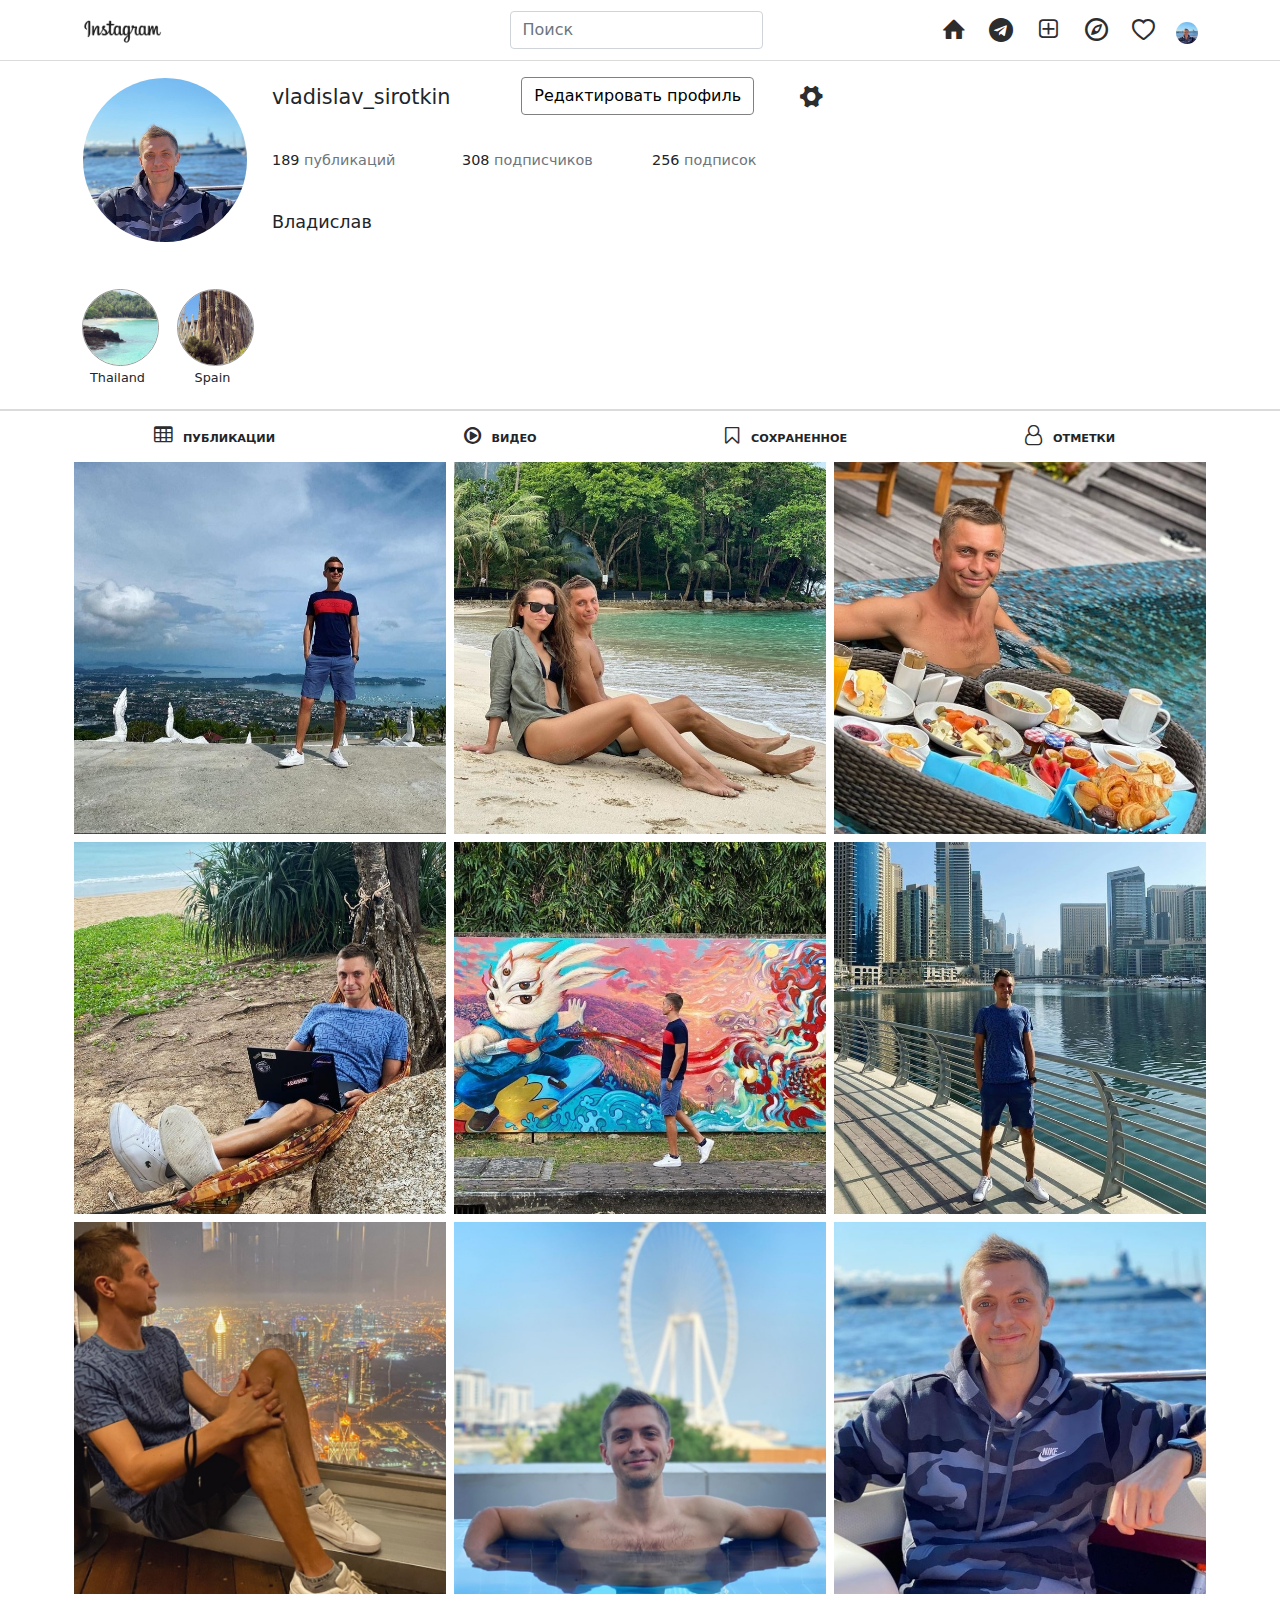
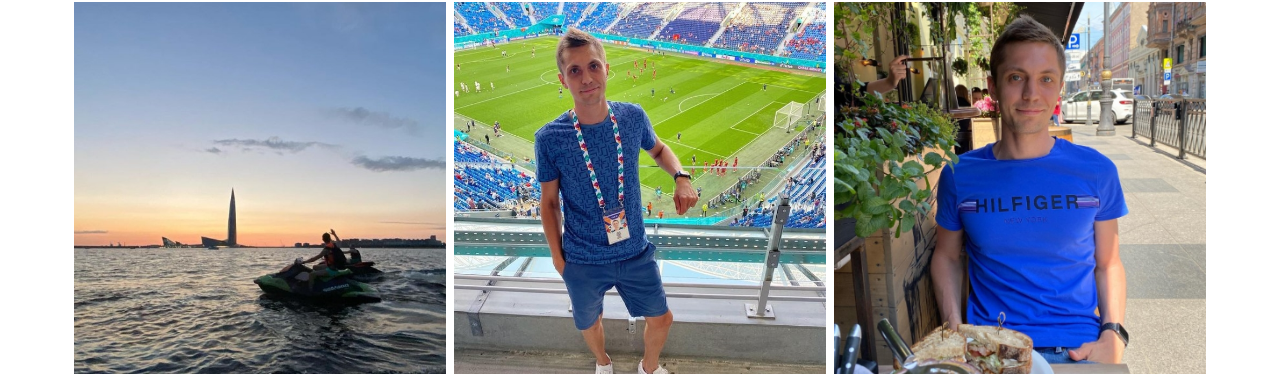
==== commit 48c58395: "Changed buttons" ====
--- a/index.html
+++ b/index.html
@@ -1,5 +1,6 @@
 <!DOCTYPE html>
 <html lang="en">
+
 <head>
     <meta charset="UTF-8">
     <meta http-equiv="X-UA-Compatible" content="IE=edge">
@@ -7,40 +8,42 @@
     <link href="./css/bootstrap.min.css" rel="stylesheet">
     <link rel="stylesheet" href="./css/fontello.css">
     <link rel="stylesheet" href="./css/style.css">
-    <link data-default-icon="https://static.cdninstagram.com/rsrc.php/yv/r/BTPhT6yIYfq.ico" rel="shortcut icon" type="image/x-icon" href="https://static.cdninstagram.com/rsrc.php/yv/r/BTPhT6yIYfq.ico">
+    <link data-default-icon="https://static.cdninstagram.com/rsrc.php/yv/r/BTPhT6yIYfq.ico" rel="shortcut icon"
+        type="image/x-icon" href="https://static.cdninstagram.com/rsrc.php/yv/r/BTPhT6yIYfq.ico">
     <title>Владислав (@vladislav_sirotkin)</title>
 </head>
+
 <body>
-    <header>
-        <nav class="container-fluid main-nav">
-            <div class="container">
-                <div class="row align-items-center justify-content-between nav-container">               
-                    <div class="col-3">
-                        <a href="#"><img src="./images/Instagram_logo.png" alt="mainlogo" class="img-fluid main-logo"></a>
-                    </div>
-
-                    <div class="col-3 search-form-cont">
-                        <form class="d-flex">
-                            <input class="form-control me-2" type="search" placeholder="Поиск" aria-label="Search">
-                          </form>
-                    </div>
-
-                    <div class="col-9 col-md-4">
-                            <div class="row justify-content-end">
-                                    <a href="#" class="col-2"><i class="icon-home nav-img"></i></a>  
-                                    <a href="#" class="col-2"><i class="icon-telegram nav-img"></i></a>
-                                    <a href="#" class="col-2"><i class="icon-plus-squared-alt nav-img"></i></a>
-                                    <a href="#" class="col-2"><i class="icon-compass nav-img"></i></a>
-                                    <a href="#" class="col-2"><i class="icon-heart-empty nav-img"></i></a>
-                                    <a href="#" class="col-2"   ><img src="./images/IMG_0339.jpg" alt="avatar" class="rounded nav-avatar"></a> 
-                                </div>  
-                            </div>                   
-                    </div>
-                </div>
-            </div>
-        </nav>
+    <!-- Navigation -->
+    <header class="main-nav">
+        <div class="container">
+            <nav class="row align-items-center justify-content-between nav-container">
+                <div class="col-3">
+                    <a href="#"><img src="./images/Instagram_logo.png" alt="mainlogo" class="img-fluid main-logo"></a>
+                </div>
+
+                <div class="col-3 search-form-cont">
+                    <form class="d-flex">
+                        <input class="form-control me-2" type="search" placeholder="Поиск" aria-label="Search">
+                    </form>
+                </div>
+
+                <div class="col-9 col-md-4 col-xl-3">
+                    <div class="row align-items-center">
+                        <a href="#" class="col-2"><i class="icon-home nav-img"></i></a>
+                        <a href="#" class="col-2"><i class="icon-telegram nav-img"></i></a>
+                        <a href="#" class="col-2"><i class="icon-plus-squared-alt nav-img"></i></a>
+                        <a href="#" class="col-2"><i class="icon-compass nav-img"></i></a>
+                        <a href="#" class="col-2"><i class="icon-heart-empty nav-img"></i></a>
+                        <a href="#" class="col-2"><img src="./images/IMG_0339.jpg" alt="avatar"
+                                class="rounded nav-avatar"></a>
+                    </div>
+                </div>
+            </nav>
+        </div>
     </header>
 
+    <!-- About -->
     <section class="about">
         <div class="container">
             <div class="row mt-3">
@@ -53,43 +56,44 @@
                             <div class="col-12 col-md-6 pt-2">
                                 <h1>vladislav_sirotkin</h1>
                             </div>
-                           <div class="col-md-6">
-                                <button type="button" class="btn btn-light btn-for-big">Редактировать профиль</button>   
-                           </div>
+                            <div class="col-md-6">
+                                <button type="button" class="btn btn-light btn-for-big">Редактировать профиль</button>
+                            </div>
                         </div>
                         <div class="col-3 col-md-1">
-                            <i  class="icon-cog"></i>
+                            <i class="icon-cog"></i>
                         </div>
                     </div>
                     <div class="row sub-count sub-count-for-big pt-3 pb-3 mt-3 justify-content-between">
                         <div class="col-4">
-                            <span class="strong">189 </span><span class="text-muted">публикаций</span> 
+                            <span>189 </span><span class="text-muted">публикаций</span>
                         </div>
                         <div class="col-4">
-                            <span class="strong">308 </span><span class="text-muted">подписчиков</span> 
+                            <span>308 </span><span class="text-muted">подписчиков</span>
                         </div>
                         <div class="col-4">
-                            <span class="strong">256 </span><span class="text-muted">подписок</span> 
+                            <span>256 </span><span class="text-muted">подписок</span>
                         </div>
                     </div>
                     <div class="row">
                         <h2 class="pt-4 pb-4 name-for-big">Владислав</h2>
                     </div>
-                        <button type="button" class="btn btn-light btn-for-small">Редактировать профиль</button>      
+                    <button type="button" class="btn btn-light btn-for-small">Редактировать профиль</button>
                 </div>
                 <h2 class="mt-4 name-for-small">Владислав</h2>
             </div>
         </div>
     </section>
 
+    <!-- Stories -->
     <section class="stories">
         <div class="container">
             <div class="row pt-4 pb-3">
-                <div class="col-4 col-md-2 text-center stories-container">
+                <div class="col-4 col-md-2 col-xl-1 text-center">
                     <img src="./images/th_stories.jpg" alt="stories from Thailand" class="img-fluid rounded">
                     <h6 class="pt-1">Thailand</h6>
                 </div>
-                <div class="col-4 col-md-2 text-center stories-container">
+                <div class="col-4 col-md-2 col-xl-1 text-center">
                     <img src="./images/sp_stories.jpg" alt="stories from Spain" class="img-fluid rounded">
                     <h6 class="pt-1">Spain</h6>
                 </div>
@@ -97,226 +101,830 @@
         </div>
     </section>
 
+    <!-- Count -->
     <section class="count">
         <div class="container">
             <div class="row sub-count sub-count-for-small pt-3 pb-3">
                 <div class="col-4  text-center">
-                    <span class="strong">189</span><br> <span class="text-muted">публикаций</span> 
+                    <span>189</span><br> <span class="text-muted">публикаций</span>
                 </div>
                 <div class="col-4 text-center">
-                    <span class="strong">308</span> <br><span class="text-muted">подписчиков</span> 
+                    <span>308</span> <br><span class="text-muted">подписчиков</span>
                 </div>
                 <div class="col-4 text-center">
-                    <span class="strong">256</span> <br><span class="text-muted">подписок</span> 
+                    <span>256</span> <br><span class="text-muted">подписок</span>
                 </div>
             </div>
         </div>
     </section>
 
+    <!-- Menu -->
     <section class="menu">
         <div class="container">
             <div class="row pb-2">
-                    <a href="#" class="col-3 text-center pt-2 border-box">
-                        <i class="icon-table"></i>
-                        <span class="menu-text text-uppercase">публикации</span>
-                    </a>
-                    <a href="#" class="col-3 text-center pt-2">
-                        <i class="icon-play-circled2 pt-2"></i>
-                        <span class="menu-text text-uppercase">видео</span>
-                    </a>
-                    <a href="#" class="col-3 text-center pt-2">
-                        <i class="icon-bookmark-empty"></i>
-                        <span class="menu-text text-uppercase">сохраненное</span>
-                    </a>
-                    <a href="#" class="col-3 text-center pt-2">
-                        <i class="icon-user-o"></i>
-                        <span class="menu-text text-uppercase">отметки</span>
-                    </a>
+                <a href="#" class="col-3 text-center pt-2">
+                    <i class="icon-table"></i>
+                    <span class="menu-text text-uppercase">публикации</span>
+                </a>
+                <a href="#" class="col-3 text-center pt-2">
+                    <i class="icon-play-circled2 pt-2"></i>
+                    <span class="menu-text text-uppercase">видео</span>
+                </a>
+                <a href="#" class="col-3 text-center pt-2">
+                    <i class="icon-bookmark-empty"></i>
+                    <span class="menu-text text-uppercase">сохраненное</span>
+                </a>
+                <a href="#" class="col-3 text-center pt-2">
+                    <i class="icon-user-o"></i>
+                    <span class="menu-text text-uppercase">отметки</span>
+                </a>
             </div>
         </div>
     </section>
 
-    <section class="user-imgs">
+    <!-- User`s images -->
+    <section>
         <div class="container">
             <div class="row">
                 <div class="col-4 p-1">
                     <!-- Button -->
-                    <button type="button" class="btn btn-primary" data-bs-toggle="modal" data-bs-target="#Modal1">
-                        <img src="./images/1.jpg" alt="user`s image" class="img-fluid">
-                    </button>
-                      <!-- Modal -->
-                    <div class="modal fade" id="Modal1" tabindex="-1" aria-labelledby="exampleModalLabel" aria-hidden="true">
-                        <div class="modal-dialog">
-                        <div class="modal-content">
-                            <div class="modal-body">
-                                <img src="./images/1.jpg" alt="img1" class="img-fluid">
-                            </div>
-                        </div>
-                        </div>
-                    </div>
-                </div>
-                <div class="col-4 p-1">
-                    <button type="button" class="btn btn-primary" data-bs-toggle="modal" data-bs-target="#Modal2">
-                        <img src="./images/2.jpg" alt="user`s image" class="img-fluid">
-                    </button>
-                    <div class="modal fade" id="Modal2" tabindex="-1" aria-labelledby="exampleModalLabel" aria-hidden="true">
-                        <div class="modal-dialog">
-                        <div class="modal-content">
-                            <div class="modal-body">
-                                <img src="./images/2.jpg" alt="img1" class="img-fluid">
-                            </div>
-                        </div>
-                        </div>
-                    </div>
-                </div>
-                <div class="col-4 p-1">
-                    <button type="button" class="btn btn-primary" data-bs-toggle="modal" data-bs-target="#Modal3">
-                        <img src="./images/3.jpg" alt="user`s image" class="img-fluid">
-                    </button>
-                    <div class="modal fade" id="Modal3" tabindex="-1" aria-labelledby="exampleModalLabel" aria-hidden="true">
-                        <div class="modal-dialog">
-                        <div class="modal-content">
-                            <div class="modal-body">
-                                <img src="./images/3.jpg" alt="img1" class="img-fluid">
-                            </div>
-                        </div>
-                        </div>
-                    </div>
-                </div>
-                <div class="col-4 p-1">
-                    <button type="button" class="btn btn-primary" data-bs-toggle="modal" data-bs-target="#Modal4">
-                        <img src="./images/4.jpg" alt="user`s image" class="img-fluid">
-                    </button>
-                    <div class="modal fade" id="Modal4" tabindex="-1" aria-labelledby="exampleModalLabel" aria-hidden="true">
-                        <div class="modal-dialog">
-                        <div class="modal-content">
-                            <div class="modal-body">
-                                <img src="./images/4.jpg" alt="img1" class="img-fluid">
-                            </div>
-                        </div>
-                        </div>
-                    </div>
-                </div>
-                <div class="col-4 p-1">
-                    <button type="button" class="btn btn-primary" data-bs-toggle="modal" data-bs-target="#Modal5">
-                        <img src="./images/5.jpg" alt="user`s image" class="img-fluid">
-                    </button>
-                    <div class="modal fade" id="Modal5" tabindex="-1" aria-labelledby="exampleModalLabel" aria-hidden="true">
-                        <div class="modal-dialog">
-                        <div class="modal-content">
-                            <div class="modal-body">
-                                <img src="./images/5.jpg" alt="img1" class="img-fluid">
-                            </div>
-                        </div>
-                        </div>
-                    </div>
-                </div>
-                <div class="col-4 p-1">
-                    <button type="button" class="btn btn-primary" data-bs-toggle="modal" data-bs-target="#Modal6">
-                        <img src="./images/6.jpg" alt="user`s image" class="img-fluid">
-                    </button>
-                    <div class="modal fade" id="Modal6" tabindex="-1" aria-labelledby="exampleModalLabel" aria-hidden="true">
-                        <div class="modal-dialog">
-                        <div class="modal-content">
-                            <div class="modal-body">
-                                <img src="./images/6.jpg" alt="img1" class="img-fluid">
-                            </div>
-                        </div>
-                        </div>
-                    </div>
-                </div>
-                <div class="col-4 p-1">
-                    <button type="button" class="btn btn-primary" data-bs-toggle="modal" data-bs-target="#Modal7">
-                        <img src="./images/7.jpg" alt="user`s image" class="img-fluid">
-                    </button>
-                    <div class="modal fade" id="Modal7" tabindex="-1" aria-labelledby="exampleModalLabel" aria-hidden="true">
-                        <div class="modal-dialog">
-                        <div class="modal-content">
-                            <div class="modal-body">
-                                <img src="./images/7.jpg" alt="img1" class="img-fluid">
-                            </div>
-                        </div>
-                        </div>
-                    </div>
-                </div>
-                <div class="col-4 p-1">
-                    <button type="button" class="btn btn-primary" data-bs-toggle="modal" data-bs-target="#Modal8">
-                        <img src="./images/8.jpg" alt="user`s image" class="img-fluid">
-                    </button>
-                    <div class="modal fade" id="Modal8" tabindex="-1" aria-labelledby="exampleModalLabel" aria-hidden="true">
-                        <div class="modal-dialog">
-                        <div class="modal-content">
-                            <div class="modal-body">
-                                <img src="./images/8.jpg" alt="img1" class="img-fluid">
-                            </div>
-                        </div>
-                        </div>
-                    </div>
-                </div>
-                <div class="col-4 p-1">
-                    <button type="button" class="btn btn-primary" data-bs-toggle="modal" data-bs-target="#Modal9">
-                        <img src="./images/9.jpg" alt="user`s image" class="img-fluid">
-                    </button>
-                    <div class="modal fade" id="Modal9" tabindex="-1" aria-labelledby="exampleModalLabel" aria-hidden="true">
-                        <div class="modal-dialog">
-                        <div class="modal-content">
-                            <div class="modal-body">
-                                <img src="./images/9.jpg" alt="img1" class="img-fluid">
-                            </div>
-                        </div>
-                        </div>
-                    </div>
-                </div>
-                <div class="col-4 p-1">
-                    <button type="button" class="btn btn-primary" data-bs-toggle="modal" data-bs-target="#Modal10">
-                        <img src="./images/10.jpg" alt="user`s image" class="img-fluid">
-                    </button>
-                    <div class="modal fade" id="Modal10" tabindex="-1" aria-labelledby="exampleModalLabel" aria-hidden="true">
-                        <div class="modal-dialog">
-                        <div class="modal-content">
-                            <div class="modal-body">
-                                <img src="./images/10.jpg" alt="img1" class="img-fluid">
-                            </div>
-                        </div>
-                        </div>
-                    </div>
-                </div>
-                <div class="col-4 p-1">
-                    <button type="button" class="btn btn-primary" data-bs-toggle="modal" data-bs-target="#Modal11">
-                        <img src="./images/11.jpg" alt="user`s image" class="img-fluid">
-                    </button>
-                    <div class="modal fade" id="Modal11" tabindex="-1" aria-labelledby="exampleModalLabel" aria-hidden="true">
-                        <div class="modal-dialog">
-                        <div class="modal-content">
-                            <div class="modal-body">
-                                <img src="./images/11.jpg" alt="img1" class="img-fluid">
-                            </div>
-                        </div>
-                        </div>
-                    </div>
-                </div>
-                <div class="col-4 p-1">
-                    <button type="button" class="btn btn-primary" data-bs-toggle="modal" data-bs-target="#Modal12">
-                        <img src="./images/12.jpg" alt="user`s image" class="img-fluid">
-                    </button>
-                    <div class="modal fade" id="Modal12" tabindex="-1" aria-labelledby="exampleModalLabel" aria-hidden="true">
-                        <div class="modal-dialog">
-                        <div class="modal-content">
-                            <div class="modal-body">
-                                <img src="./images/12.jpg" alt="img1" class="img-fluid">
-                            </div>
-                        </div>
+                    <img src="./images/1.jpg" alt="user`s image" class="img-fluid" data-bs-toggle="modal"
+                        data-bs-target="#Modal1">
+                    <!-- Modal -->
+                    <div class="modal fade" id="Modal1" tabindex="-1" aria-labelledby="exampleModalLabel"
+                        aria-hidden="true">
+                        <div class="modal-dialog">
+                            <div class="modal-content">
+                                <div class="modal-body">
+                                    <!-- Carousel -->
+                                    <div id="carouselExampleControlsNoTouching" class="carousel slide"
+                                        data-bs-touch="false" data-bs-interval="false">
+                                        <div class="carousel-inner">
+                                            <div class="carousel-item active">
+                                                <img src="./images/1.jpg" class="d-block w-100" alt="...">
+                                            </div>
+                                            <div class="carousel-item">
+                                                <img src="./images/2.jpg" class="d-block w-100" alt="...">
+                                            </div>
+                                            <div class="carousel-item">
+                                                <img src="./images/3.jpg" class="d-block w-100" alt="...">
+                                            </div>
+                                            <div class="carousel-item">
+                                                <img src="./images/4.jpg" class="d-block w-100" alt="...">
+                                            </div>
+                                            <div class="carousel-item">
+                                                <img src="./images/5.jpg" class="d-block w-100" alt="...">
+                                            </div>
+                                            <div class="carousel-item">
+                                                <img src="./images/6.jpg" class="d-block w-100" alt="...">
+                                            </div>
+                                            <div class="carousel-item">
+                                                <img src="./images/7.jpg" class="d-block w-100" alt="...">
+                                            </div>
+                                            <div class="carousel-item">
+                                                <img src="./images/8.jpg" class="d-block w-100" alt="...">
+                                            </div>
+                                            <div class="carousel-item">
+                                                <img src="./images/9.jpg" class="d-block w-100" alt="...">
+                                            </div>
+                                            <div class="carousel-item">
+                                                <img src="./images/10.jpg" class="d-block w-100" alt="...">
+                                            </div>
+                                            <div class="carousel-item">
+                                                <img src="./images/11.jpg" class="d-block w-100" alt="...">
+                                            </div>
+                                            <div class="carousel-item">
+                                                <img src="./images/12.jpg" class="d-block w-100" alt="...">
+                                            </div>
+                                        </div>
+                                        <button class="carousel-control-prev" type="button"
+                                            data-bs-target="#carouselExampleControlsNoTouching" data-bs-slide="prev">
+                                            <span class="carousel-control-prev-icon" aria-hidden="true"></span>
+                                            <span class="visually-hidden">Previous</span>
+                                        </button>
+                                        <button class="carousel-control-next" type="button"
+                                            data-bs-target="#carouselExampleControlsNoTouching" data-bs-slide="next">
+                                            <span class="carousel-control-next-icon" aria-hidden="true"></span>
+                                            <span class="visually-hidden">Next</span>
+                                        </button>
+                                    </div>
+                                </div>
+                            </div>
+                        </div>
+                    </div>
+                </div>
+                <div class="col-4 p-1">
+                    <img src="./images/2.jpg" alt="user`s image" class="img-fluid" data-bs-toggle="modal"
+                        data-bs-target="#Modal2">
+                    <div class="modal fade" id="Modal2" tabindex="-1" aria-labelledby="exampleModalLabel"
+                        aria-hidden="true">
+                        <div class="modal-dialog">
+                            <div class="modal-content">
+                                <div class="modal-body">
+                                    <div id="carouselExampleControlsNoTouching2" class="carousel slide"
+                                        data-bs-touch="false" data-bs-interval="false">
+                                        <div class="carousel-inner">
+                                            <div class="carousel-item active">
+                                                <img src="./images/2.jpg" class="d-block w-100" alt="...">
+                                            </div>
+                                            <div class="carousel-item">
+                                                <img src="./images/3.jpg" class="d-block w-100" alt="...">
+                                            </div>
+                                            <div class="carousel-item">
+                                                <img src="./images/4.jpg" class="d-block w-100" alt="...">
+                                            </div>
+                                            <div class="carousel-item">
+                                                <img src="./images/5.jpg" class="d-block w-100" alt="...">
+                                            </div>
+                                            <div class="carousel-item">
+                                                <img src="./images/6.jpg" class="d-block w-100" alt="...">
+                                            </div>
+                                            <div class="carousel-item">
+                                                <img src="./images/7.jpg" class="d-block w-100" alt="...">
+                                            </div>
+                                            <div class="carousel-item">
+                                                <img src="./images/8.jpg" class="d-block w-100" alt="...">
+                                            </div>
+                                            <div class="carousel-item">
+                                                <img src="./images/9.jpg" class="d-block w-100" alt="...">
+                                            </div>
+                                            <div class="carousel-item">
+                                                <img src="./images/10.jpg" class="d-block w-100" alt="...">
+                                            </div>
+                                            <div class="carousel-item">
+                                                <img src="./images/11.jpg" class="d-block w-100" alt="...">
+                                            </div>
+                                            <div class="carousel-item">
+                                                <img src="./images/12.jpg" class="d-block w-100" alt="...">
+                                            </div>
+                                            <div class="carousel-item">
+                                                <img src="./images/1.jpg" class="d-block w-100" alt="...">
+                                            </div>
+                                        </div>
+                                        <button class="carousel-control-prev" type="button"
+                                            data-bs-target="#carouselExampleControlsNoTouching2" data-bs-slide="prev">
+                                            <span class="carousel-control-prev-icon" aria-hidden="true"></span>
+                                            <span class="visually-hidden">Previous</span>
+                                        </button>
+                                        <button class="carousel-control-next" type="button"
+                                            data-bs-target="#carouselExampleControlsNoTouching2" data-bs-slide="next">
+                                            <span class="carousel-control-next-icon" aria-hidden="true"></span>
+                                            <span class="visually-hidden">Next</span>
+                                        </button>
+                                    </div>
+                                </div>
+                            </div>
+                        </div>
+                    </div>
+                </div>
+                <div class="col-4 p-1">
+                    <img src="./images/3.jpg" alt="user`s image" class="img-fluid" data-bs-toggle="modal"
+                        data-bs-target="#Modal3">
+                    <div class="modal fade" id="Modal3" tabindex="-1" aria-labelledby="exampleModalLabel"
+                        aria-hidden="true">
+                        <div class="modal-dialog">
+                            <div class="modal-content">
+                                <div class="modal-body">
+                                    <div id="carouselExampleControlsNoTouching3" class="carousel slide"
+                                        data-bs-touch="false" data-bs-interval="false">
+                                        <div class="carousel-inner">
+                                            <div class="carousel-item active">
+                                                <img src="./images/3.jpg" class="d-block w-100" alt="...">
+                                            </div>
+                                            <div class="carousel-item">
+                                                <img src="./images/4.jpg" class="d-block w-100" alt="...">
+                                            </div>
+                                            <div class="carousel-item">
+                                                <img src="./images/5.jpg" class="d-block w-100" alt="...">
+                                            </div>
+                                            <div class="carousel-item">
+                                                <img src="./images/6.jpg" class="d-block w-100" alt="...">
+                                            </div>
+                                            <div class="carousel-item">
+                                                <img src="./images/7.jpg" class="d-block w-100" alt="...">
+                                            </div>
+                                            <div class="carousel-item">
+                                                <img src="./images/8.jpg" class="d-block w-100" alt="...">
+                                            </div>
+                                            <div class="carousel-item">
+                                                <img src="./images/9.jpg" class="d-block w-100" alt="...">
+                                            </div>
+                                            <div class="carousel-item">
+                                                <img src="./images/10.jpg" class="d-block w-100" alt="...">
+                                            </div>
+                                            <div class="carousel-item">
+                                                <img src="./images/11.jpg" class="d-block w-100" alt="...">
+                                            </div>
+                                            <div class="carousel-item">
+                                                <img src="./images/12.jpg" class="d-block w-100" alt="...">
+                                            </div>
+                                            <div class="carousel-item">
+                                                <img src="./images/1.jpg" class="d-block w-100" alt="...">
+                                            </div>
+                                            <div class="carousel-item">
+                                                <img src="./images/2.jpg" class="d-block w-100" alt="...">
+                                            </div>
+                                        </div>
+                                        <button class="carousel-control-prev" type="button"
+                                            data-bs-target="#carouselExampleControlsNoTouching3" data-bs-slide="prev">
+                                            <span class="carousel-control-prev-icon" aria-hidden="true"></span>
+                                            <span class="visually-hidden">Previous</span>
+                                        </button>
+                                        <button class="carousel-control-next" type="button"
+                                            data-bs-target="#carouselExampleControlsNoTouching3" data-bs-slide="next">
+                                            <span class="carousel-control-next-icon" aria-hidden="true"></span>
+                                            <span class="visually-hidden">Next</span>
+                                        </button>
+                                    </div>
+                                </div>
+                            </div>
+                        </div>
+                    </div>
+                </div>
+                <div class="col-4 p-1">
+                    <img src="./images/4.jpg" alt="user`s image" class="img-fluid" data-bs-toggle="modal"
+                        data-bs-target="#Modal4">
+                    <div class="modal fade" id="Modal4" tabindex="-1" aria-labelledby="exampleModalLabel"
+                        aria-hidden="true">
+                        <div class="modal-dialog">
+                            <div class="modal-content">
+                                <div class="modal-body">
+                                    <div id="carouselExampleControlsNoTouching4" class="carousel slide"
+                                        data-bs-touch="false" data-bs-interval="false">
+                                        <div class="carousel-inner">
+                                            <div class="carousel-item active">
+                                                <img src="./images/4.jpg" class="d-block w-100" alt="...">
+                                            </div>
+                                            <div class="carousel-item">
+                                                <img src="./images/5.jpg" class="d-block w-100" alt="...">
+                                            </div>
+                                            <div class="carousel-item">
+                                                <img src="./images/6.jpg" class="d-block w-100" alt="...">
+                                            </div>
+                                            <div class="carousel-item">
+                                                <img src="./images/7.jpg" class="d-block w-100" alt="...">
+                                            </div>
+                                            <div class="carousel-item">
+                                                <img src="./images/8.jpg" class="d-block w-100" alt="...">
+                                            </div>
+                                            <div class="carousel-item">
+                                                <img src="./images/9.jpg" class="d-block w-100" alt="...">
+                                            </div>
+                                            <div class="carousel-item">
+                                                <img src="./images/10.jpg" class="d-block w-100" alt="...">
+                                            </div>
+                                            <div class="carousel-item">
+                                                <img src="./images/11.jpg" class="d-block w-100" alt="...">
+                                            </div>
+                                            <div class="carousel-item">
+                                                <img src="./images/12.jpg" class="d-block w-100" alt="...">
+                                            </div>
+                                            <div class="carousel-item">
+                                                <img src="./images/1.jpg" class="d-block w-100" alt="...">
+                                            </div>
+                                            <div class="carousel-item">
+                                                <img src="./images/2.jpg" class="d-block w-100" alt="...">
+                                            </div>
+                                            <div class="carousel-item">
+                                                <img src="./images/3.jpg" class="d-block w-100" alt="...">
+                                            </div>
+                                        </div>
+                                        <button class="carousel-control-prev" type="button"
+                                            data-bs-target="#carouselExampleControlsNoTouching4" data-bs-slide="prev">
+                                            <span class="carousel-control-prev-icon" aria-hidden="true"></span>
+                                            <span class="visually-hidden">Previous</span>
+                                        </button>
+                                        <button class="carousel-control-next" type="button"
+                                            data-bs-target="#carouselExampleControlsNoTouching4" data-bs-slide="next">
+                                            <span class="carousel-control-next-icon" aria-hidden="true"></span>
+                                            <span class="visually-hidden">Next</span>
+                                        </button>
+                                    </div>
+                                </div>
+                            </div>
+                        </div>
+                    </div>
+                </div>
+                <div class="col-4 p-1">
+                    <img src="./images/5.jpg" alt="user`s image" class="img-fluid" data-bs-toggle="modal"
+                        data-bs-target="#Modal5">
+                    <div class="modal fade" id="Modal5" tabindex="-1" aria-labelledby="exampleModalLabel"
+                        aria-hidden="true">
+                        <div class="modal-dialog">
+                            <div class="modal-content">
+                                <div class="modal-body">
+                                    <div id="carouselExampleControlsNoTouching5" class="carousel slide"
+                                        data-bs-touch="false" data-bs-interval="false">
+                                        <div class="carousel-inner">
+                                            <div class="carousel-item active">
+                                                <img src="./images/5.jpg" class="d-block w-100" alt="...">
+                                            </div>
+                                            <div class="carousel-item">
+                                                <img src="./images/6.jpg" class="d-block w-100" alt="...">
+                                            </div>
+                                            <div class="carousel-item">
+                                                <img src="./images/7.jpg" class="d-block w-100" alt="...">
+                                            </div>
+                                            <div class="carousel-item">
+                                                <img src="./images/8.jpg" class="d-block w-100" alt="...">
+                                            </div>
+                                            <div class="carousel-item">
+                                                <img src="./images/9.jpg" class="d-block w-100" alt="...">
+                                            </div>
+                                            <div class="carousel-item">
+                                                <img src="./images/10.jpg" class="d-block w-100" alt="...">
+                                            </div>
+                                            <div class="carousel-item">
+                                                <img src="./images/11.jpg" class="d-block w-100" alt="...">
+                                            </div>
+                                            <div class="carousel-item">
+                                                <img src="./images/12.jpg" class="d-block w-100" alt="...">
+                                            </div>
+                                            <div class="carousel-item">
+                                                <img src="./images/1.jpg" class="d-block w-100" alt="...">
+                                            </div>
+                                            <div class="carousel-item">
+                                                <img src="./images/2.jpg" class="d-block w-100" alt="...">
+                                            </div>
+                                            <div class="carousel-item">
+                                                <img src="./images/3.jpg" class="d-block w-100" alt="...">
+                                            </div>
+                                            <div class="carousel-item">
+                                                <img src="./images/4.jpg" class="d-block w-100" alt="...">
+                                            </div>
+                                        </div>
+                                        <button class="carousel-control-prev" type="button"
+                                            data-bs-target="#carouselExampleControlsNoTouching5" data-bs-slide="prev">
+                                            <span class="carousel-control-prev-icon" aria-hidden="true"></span>
+                                            <span class="visually-hidden">Previous</span>
+                                        </button>
+                                        <button class="carousel-control-next" type="button"
+                                            data-bs-target="#carouselExampleControlsNoTouching5" data-bs-slide="next">
+                                            <span class="carousel-control-next-icon" aria-hidden="true"></span>
+                                            <span class="visually-hidden">Next</span>
+                                        </button>
+                                    </div>
+                                </div>
+                            </div>
+                        </div>
+                    </div>
+                </div>
+                <div class="col-4 p-1">
+                    <img src="./images/6.jpg" alt="user`s image" class="img-fluid" data-bs-toggle="modal"
+                        data-bs-target="#Modal6">
+                    <div class="modal fade" id="Modal6" tabindex="-1" aria-labelledby="exampleModalLabel"
+                        aria-hidden="true">
+                        <div class="modal-dialog">
+                            <div class="modal-content">
+                                <div class="modal-body">
+                                    <div id="carouselExampleControlsNoTouching6" class="carousel slide"
+                                        data-bs-touch="false" data-bs-interval="false">
+                                        <div class="carousel-inner">
+                                            <div class="carousel-item active">
+                                                <img src="./images/6.jpg" class="d-block w-100" alt="...">
+                                            </div>
+                                            <div class="carousel-item">
+                                                <img src="./images/7.jpg" class="d-block w-100" alt="...">
+                                            </div>
+                                            <div class="carousel-item">
+                                                <img src="./images/8.jpg" class="d-block w-100" alt="...">
+                                            </div>
+                                            <div class="carousel-item">
+                                                <img src="./images/9.jpg" class="d-block w-100" alt="...">
+                                            </div>
+                                            <div class="carousel-item">
+                                                <img src="./images/10.jpg" class="d-block w-100" alt="...">
+                                            </div>
+                                            <div class="carousel-item">
+                                                <img src="./images/11.jpg" class="d-block w-100" alt="...">
+                                            </div>
+                                            <div class="carousel-item">
+                                                <img src="./images/12.jpg" class="d-block w-100" alt="...">
+                                            </div>
+                                            <div class="carousel-item">
+                                                <img src="./images/1.jpg" class="d-block w-100" alt="...">
+                                            </div>
+                                            <div class="carousel-item">
+                                                <img src="./images/2.jpg" class="d-block w-100" alt="...">
+                                            </div>
+                                            <div class="carousel-item">
+                                                <img src="./images/3.jpg" class="d-block w-100" alt="...">
+                                            </div>
+                                            <div class="carousel-item">
+                                                <img src="./images/4.jpg" class="d-block w-100" alt="...">
+                                            </div>
+                                            <div class="carousel-item">
+                                                <img src="./images/5.jpg" class="d-block w-100" alt="...">
+                                            </div>
+                                        </div>
+                                        <button class="carousel-control-prev" type="button"
+                                            data-bs-target="#carouselExampleControlsNoTouching6" data-bs-slide="prev">
+                                            <span class="carousel-control-prev-icon" aria-hidden="true"></span>
+                                            <span class="visually-hidden">Previous</span>
+                                        </button>
+                                        <button class="carousel-control-next" type="button"
+                                            data-bs-target="#carouselExampleControlsNoTouching6" data-bs-slide="next">
+                                            <span class="carousel-control-next-icon" aria-hidden="true"></span>
+                                            <span class="visually-hidden">Next</span>
+                                        </button>
+                                    </div>
+                                </div>
+                            </div>
+                        </div>
+                    </div>
+                </div>
+                <div class="col-4 p-1">
+                    <img src="./images/7.jpg" alt="user`s image" class="img-fluid" data-bs-toggle="modal"
+                        data-bs-target="#Modal7">
+                    <div class="modal fade" id="Modal7" tabindex="-1" aria-labelledby="exampleModalLabel"
+                        aria-hidden="true">
+                        <div class="modal-dialog">
+                            <div class="modal-content">
+                                <div class="modal-body">
+                                    <div id="carouselExampleControlsNoTouching7" class="carousel slide"
+                                        data-bs-touch="false" data-bs-interval="false">
+                                        <div class="carousel-inner">
+                                            <div class="carousel-item active">
+                                                <img src="./images/7.jpg" class="d-block w-100" alt="...">
+                                            </div>
+                                            <div class="carousel-item">
+                                                <img src="./images/8.jpg" class="d-block w-100" alt="...">
+                                            </div>
+                                            <div class="carousel-item">
+                                                <img src="./images/9.jpg" class="d-block w-100" alt="...">
+                                            </div>
+                                            <div class="carousel-item">
+                                                <img src="./images/10.jpg" class="d-block w-100" alt="...">
+                                            </div>
+                                            <div class="carousel-item">
+                                                <img src="./images/11.jpg" class="d-block w-100" alt="...">
+                                            </div>
+                                            <div class="carousel-item">
+                                                <img src="./images/12.jpg" class="d-block w-100" alt="...">
+                                            </div>
+                                            <div class="carousel-item">
+                                                <img src="./images/1.jpg" class="d-block w-100" alt="...">
+                                            </div>
+                                            <div class="carousel-item">
+                                                <img src="./images/2.jpg" class="d-block w-100" alt="...">
+                                            </div>
+                                            <div class="carousel-item">
+                                                <img src="./images/3.jpg" class="d-block w-100" alt="...">
+                                            </div>
+                                            <div class="carousel-item">
+                                                <img src="./images/4.jpg" class="d-block w-100" alt="...">
+                                            </div>
+                                            <div class="carousel-item">
+                                                <img src="./images/5.jpg" class="d-block w-100" alt="...">
+                                            </div>
+                                            <div class="carousel-item">
+                                                <img src="./images/6.jpg" class="d-block w-100" alt="...">
+                                            </div>
+                                        </div>
+                                        <button class="carousel-control-prev" type="button"
+                                            data-bs-target="#carouselExampleControlsNoTouching7" data-bs-slide="prev">
+                                            <span class="carousel-control-prev-icon" aria-hidden="true"></span>
+                                            <span class="visually-hidden">Previous</span>
+                                        </button>
+                                        <button class="carousel-control-next" type="button"
+                                            data-bs-target="#carouselExampleControlsNoTouching7" data-bs-slide="next">
+                                            <span class="carousel-control-next-icon" aria-hidden="true"></span>
+                                            <span class="visually-hidden">Next</span>
+                                        </button>
+                                    </div>
+                                </div>
+                            </div>
+                        </div>
+                    </div>
+                </div>
+                <div class="col-4 p-1">
+                    <img src="./images/8.jpg" alt="user`s image" class="img-fluid" data-bs-toggle="modal"
+                        data-bs-target="#Modal8">
+                    <div class="modal fade" id="Modal8" tabindex="-1" aria-labelledby="exampleModalLabel"
+                        aria-hidden="true">
+                        <div class="modal-dialog">
+                            <div class="modal-content">
+                                <div class="modal-body">
+                                    <div id="carouselExampleControlsNoTouching8" class="carousel slide"
+                                        data-bs-touch="false" data-bs-interval="false">
+                                        <div class="carousel-inner">
+                                            <div class="carousel-item active">
+                                                <img src="./images/8.jpg" class="d-block w-100" alt="...">
+                                            </div>
+                                            <div class="carousel-item">
+                                                <img src="./images/9.jpg" class="d-block w-100" alt="...">
+                                            </div>
+                                            <div class="carousel-item">
+                                                <img src="./images/10.jpg" class="d-block w-100" alt="...">
+                                            </div>
+                                            <div class="carousel-item">
+                                                <img src="./images/11.jpg" class="d-block w-100" alt="...">
+                                            </div>
+                                            <div class="carousel-item">
+                                                <img src="./images/12.jpg" class="d-block w-100" alt="...">
+                                            </div>
+                                            <div class="carousel-item">
+                                                <img src="./images/1.jpg" class="d-block w-100" alt="...">
+                                            </div>
+                                            <div class="carousel-item">
+                                                <img src="./images/2.jpg" class="d-block w-100" alt="...">
+                                            </div>
+                                            <div class="carousel-item">
+                                                <img src="./images/3.jpg" class="d-block w-100" alt="...">
+                                            </div>
+                                            <div class="carousel-item">
+                                                <img src="./images/4.jpg" class="d-block w-100" alt="...">
+                                            </div>
+                                            <div class="carousel-item">
+                                                <img src="./images/5.jpg" class="d-block w-100" alt="...">
+                                            </div>
+                                            <div class="carousel-item">
+                                                <img src="./images/6.jpg" class="d-block w-100" alt="...">
+                                            </div>
+                                            <div class="carousel-item">
+                                                <img src="./images/7.jpg" class="d-block w-100" alt="...">
+                                            </div>
+                                        </div>
+                                        <button class="carousel-control-prev" type="button"
+                                            data-bs-target="#carouselExampleControlsNoTouching8" data-bs-slide="prev">
+                                            <span class="carousel-control-prev-icon" aria-hidden="true"></span>
+                                            <span class="visually-hidden">Previous</span>
+                                        </button>
+                                        <button class="carousel-control-next" type="button"
+                                            data-bs-target="#carouselExampleControlsNoTouching8" data-bs-slide="next">
+                                            <span class="carousel-control-next-icon" aria-hidden="true"></span>
+                                            <span class="visually-hidden">Next</span>
+                                        </button>
+                                    </div>
+                                </div>
+                            </div>
+                        </div>
+                    </div>
+                </div>
+                <div class="col-4 p-1">
+                    <img src="./images/9.jpg" alt="user`s image" class="img-fluid" data-bs-toggle="modal"
+                        data-bs-target="#Modal9">
+                    <div class="modal fade" id="Modal9" tabindex="-1" aria-labelledby="exampleModalLabel"
+                        aria-hidden="true">
+                        <div class="modal-dialog">
+                            <div class="modal-content">
+                                <div class="modal-body">
+                                    <div id="carouselExampleControlsNoTouching9" class="carousel slide"
+                                        data-bs-touch="false" data-bs-interval="false">
+                                        <div class="carousel-inner">
+                                            <div class="carousel-item active">
+                                                <img src="./images/9.jpg" class="d-block w-100" alt="...">
+                                            </div>
+                                            <div class="carousel-item">
+                                                <img src="./images/10.jpg" class="d-block w-100" alt="...">
+                                            </div>
+                                            <div class="carousel-item">
+                                                <img src="./images/11.jpg" class="d-block w-100" alt="...">
+                                            </div>
+                                            <div class="carousel-item">
+                                                <img src="./images/12.jpg" class="d-block w-100" alt="...">
+                                            </div>
+                                            <div class="carousel-item">
+                                                <img src="./images/1.jpg" class="d-block w-100" alt="...">
+                                            </div>
+                                            <div class="carousel-item">
+                                                <img src="./images/2.jpg" class="d-block w-100" alt="...">
+                                            </div>
+                                            <div class="carousel-item">
+                                                <img src="./images/3.jpg" class="d-block w-100" alt="...">
+                                            </div>
+                                            <div class="carousel-item">
+                                                <img src="./images/4.jpg" class="d-block w-100" alt="...">
+                                            </div>
+                                            <div class="carousel-item">
+                                                <img src="./images/5.jpg" class="d-block w-100" alt="...">
+                                            </div>
+                                            <div class="carousel-item">
+                                                <img src="./images/6.jpg" class="d-block w-100" alt="...">
+                                            </div>
+                                            <div class="carousel-item">
+                                                <img src="./images/7.jpg" class="d-block w-100" alt="...">
+                                            </div>
+                                            <div class="carousel-item">
+                                                <img src="./images/8.jpg" class="d-block w-100" alt="...">
+                                            </div>
+                                        </div>
+                                        <button class="carousel-control-prev" type="button"
+                                            data-bs-target="#carouselExampleControlsNoTouching9" data-bs-slide="prev">
+                                            <span class="carousel-control-prev-icon" aria-hidden="true"></span>
+                                            <span class="visually-hidden">Previous</span>
+                                        </button>
+                                        <button class="carousel-control-next" type="button"
+                                            data-bs-target="#carouselExampleControlsNoTouching9" data-bs-slide="next">
+                                            <span class="carousel-control-next-icon" aria-hidden="true"></span>
+                                            <span class="visually-hidden">Next</span>
+                                        </button>
+                                    </div>
+                                </div>
+                            </div>
+                        </div>
+                    </div>
+                </div>
+                <div class="col-4 p-1">
+                    <img src="./images/10.jpg" alt="user`s image" class="img-fluid" data-bs-toggle="modal"
+                        data-bs-target="#Modal10">
+                    <div class="modal fade" id="Modal10" tabindex="-1" aria-labelledby="exampleModalLabel"
+                        aria-hidden="true">
+                        <div class="modal-dialog">
+                            <div class="modal-content">
+                                <div class="modal-body">
+                                    <div id="carouselExampleControlsNoTouching10" class="carousel slide"
+                                        data-bs-touch="false" data-bs-interval="false">
+                                        <div class="carousel-inner">
+                                            <div class="carousel-item active">
+                                                <img src="./images/10.jpg" class="d-block w-100" alt="...">
+                                            </div>
+                                            <div class="carousel-item">
+                                                <img src="./images/11.jpg" class="d-block w-100" alt="...">
+                                            </div>
+                                            <div class="carousel-item">
+                                                <img src="./images/12.jpg" class="d-block w-100" alt="...">
+                                            </div>
+                                            <div class="carousel-item">
+                                                <img src="./images/1.jpg" class="d-block w-100" alt="...">
+                                            </div>
+                                            <div class="carousel-item">
+                                                <img src="./images/2.jpg" class="d-block w-100" alt="...">
+                                            </div>
+                                            <div class="carousel-item">
+                                                <img src="./images/3.jpg" class="d-block w-100" alt="...">
+                                            </div>
+                                            <div class="carousel-item">
+                                                <img src="./images/4.jpg" class="d-block w-100" alt="...">
+                                            </div>
+                                            <div class="carousel-item">
+                                                <img src="./images/5.jpg" class="d-block w-100" alt="...">
+                                            </div>
+                                            <div class="carousel-item">
+                                                <img src="./images/6.jpg" class="d-block w-100" alt="...">
+                                            </div>
+                                            <div class="carousel-item">
+                                                <img src="./images/7.jpg" class="d-block w-100" alt="...">
+                                            </div>
+                                            <div class="carousel-item">
+                                                <img src="./images/8.jpg" class="d-block w-100" alt="...">
+                                            </div>
+                                            <div class="carousel-item">
+                                                <img src="./images/9.jpg" class="d-block w-100" alt="...">
+                                            </div>
+                                        </div>
+                                        <button class="carousel-control-prev" type="button"
+                                            data-bs-target="#carouselExampleControlsNoTouching10" data-bs-slide="prev">
+                                            <span class="carousel-control-prev-icon" aria-hidden="true"></span>
+                                            <span class="visually-hidden">Previous</span>
+                                        </button>
+                                        <button class="carousel-control-next" type="button"
+                                            data-bs-target="#carouselExampleControlsNoTouching10" data-bs-slide="next">
+                                            <span class="carousel-control-next-icon" aria-hidden="true"></span>
+                                            <span class="visually-hidden">Next</span>
+                                        </button>
+                                    </div>
+                                </div>
+                            </div>
+                        </div>
+                    </div>
+                </div>
+                <div class="col-4 p-1">
+                    <img src="./images/11.jpg" alt="user`s image" class="img-fluid" data-bs-toggle="modal"
+                        data-bs-target="#Modal11">
+                    <div class="modal fade" id="Modal11" tabindex="-1" aria-labelledby="exampleModalLabel"
+                        aria-hidden="true">
+                        <div class="modal-dialog">
+                            <div class="modal-content">
+                                <div class="modal-body">
+                                    <div id="carouselExampleControlsNoTouching11" class="carousel slide"
+                                        data-bs-touch="false" data-bs-interval="false">
+                                        <div class="carousel-inner">
+                                            <div class="carousel-item active">
+                                                <img src="./images/11.jpg" class="d-block w-100" alt="...">
+                                            </div>
+                                            <div class="carousel-item">
+                                                <img src="./images/12.jpg" class="d-block w-100" alt="...">
+                                            </div>
+                                            <div class="carousel-item">
+                                                <img src="./images/1.jpg" class="d-block w-100" alt="...">
+                                            </div>
+                                            <div class="carousel-item">
+                                                <img src="./images/2.jpg" class="d-block w-100" alt="...">
+                                            </div>
+                                            <div class="carousel-item">
+                                                <img src="./images/3.jpg" class="d-block w-100" alt="...">
+                                            </div>
+                                            <div class="carousel-item">
+                                                <img src="./images/4.jpg" class="d-block w-100" alt="...">
+                                            </div>
+                                            <div class="carousel-item">
+                                                <img src="./images/5.jpg" class="d-block w-100" alt="...">
+                                            </div>
+                                            <div class="carousel-item">
+                                                <img src="./images/6.jpg" class="d-block w-100" alt="...">
+                                            </div>
+                                            <div class="carousel-item">
+                                                <img src="./images/7.jpg" class="d-block w-100" alt="...">
+                                            </div>
+                                            <div class="carousel-item">
+                                                <img src="./images/8.jpg" class="d-block w-100" alt="...">
+                                            </div>
+                                            <div class="carousel-item">
+                                                <img src="./images/9.jpg" class="d-block w-100" alt="...">
+                                            </div>
+                                            <div class="carousel-item">
+                                                <img src="./images/10.jpg" class="d-block w-100" alt="...">
+                                            </div>
+
+                                        </div>
+                                        <button class="carousel-control-prev" type="button"
+                                            data-bs-target="#carouselExampleControlsNoTouching11" data-bs-slide="prev">
+                                            <span class="carousel-control-prev-icon" aria-hidden="true"></span>
+                                            <span class="visually-hidden">Previous</span>
+                                        </button>
+                                        <button class="carousel-control-next" type="button"
+                                            data-bs-target="#carouselExampleControlsNoTouching11" data-bs-slide="next">
+                                            <span class="carousel-control-next-icon" aria-hidden="true"></span>
+                                            <span class="visually-hidden">Next</span>
+                                        </button>
+                                    </div>
+                                </div>
+                            </div>
+                        </div>
+                    </div>
+                </div>
+                <div class="col-4 p-1">
+                    <img src="./images/12.jpg" alt="user`s image" class="img-fluid" data-bs-toggle="modal"
+                        data-bs-target="#Modal12">
+                    <div class="modal fade" id="Modal12" tabindex="-1" aria-labelledby="exampleModalLabel"
+                        aria-hidden="true">
+                        <div class="modal-dialog">
+                            <div class="modal-content">
+                                <div class="modal-body">
+                                    <div id="carouselExampleControlsNoTouching12" class="carousel slide"
+                                        data-bs-touch="false" data-bs-interval="false">
+                                        <div class="carousel-inner">
+                                            <div class="carousel-item active">
+                                                <img src="./images/12.jpg" class="d-block w-100" alt="...">
+                                            </div>
+                                            <div class="carousel-item">
+                                                <img src="./images/1.jpg" class="d-block w-100" alt="...">
+                                            </div>
+                                            <div class="carousel-item">
+                                                <img src="./images/2.jpg" class="d-block w-100" alt="...">
+                                            </div>
+                                            <div class="carousel-item">
+                                                <img src="./images/3.jpg" class="d-block w-100" alt="...">
+                                            </div>
+                                            <div class="carousel-item">
+                                                <img src="./images/4.jpg" class="d-block w-100" alt="...">
+                                            </div>
+                                            <div class="carousel-item">
+                                                <img src="./images/5.jpg" class="d-block w-100" alt="...">
+                                            </div>
+                                            <div class="carousel-item">
+                                                <img src="./images/6.jpg" class="d-block w-100" alt="...">
+                                            </div>
+                                            <div class="carousel-item">
+                                                <img src="./images/7.jpg" class="d-block w-100" alt="...">
+                                            </div>
+                                            <div class="carousel-item">
+                                                <img src="./images/8.jpg" class="d-block w-100" alt="...">
+                                            </div>
+                                            <div class="carousel-item">
+                                                <img src="./images/9.jpg" class="d-block w-100" alt="...">
+                                            </div>
+                                            <div class="carousel-item">
+                                                <img src="./images/10.jpg" class="d-block w-100" alt="...">
+                                            </div>
+                                            <div class="carousel-item">
+                                                <img src="./images/11.jpg" class="d-block w-100" alt="...">
+                                            </div>
+
+                                        </div>
+                                        <button class="carousel-control-prev" type="button"
+                                            data-bs-target="#carouselExampleControlsNoTouching12" data-bs-slide="prev">
+                                            <span class="carousel-control-prev-icon" aria-hidden="true"></span>
+                                            <span class="visually-hidden">Previous</span>
+                                        </button>
+                                        <button class="carousel-control-next" type="button"
+                                            data-bs-target="#carouselExampleControlsNoTouching12" data-bs-slide="next">
+                                            <span class="carousel-control-next-icon" aria-hidden="true"></span>
+                                            <span class="visually-hidden">Next</span>
+                                        </button>
+                                    </div>
+                                </div>
+                            </div>
                         </div>
                     </div>
                 </div>
             </div>
         </div>
     </section>
-  
-
-
 
 
     <script src="./js/bootstrap.bundle.min.js"></script>
 </body>
+
 </html>--- a/css/style.css
+++ b/css/style.css
@@ -38,7 +38,7 @@
 
 .nav-avatar {
     width: 24px;
-    margin-top: 8px;
+    margin-top: 6px;
 
 }
 
@@ -187,4 +187,4 @@
 .modal-body {
     padding: 0.1rem;
     width: 100%;
-}+}
